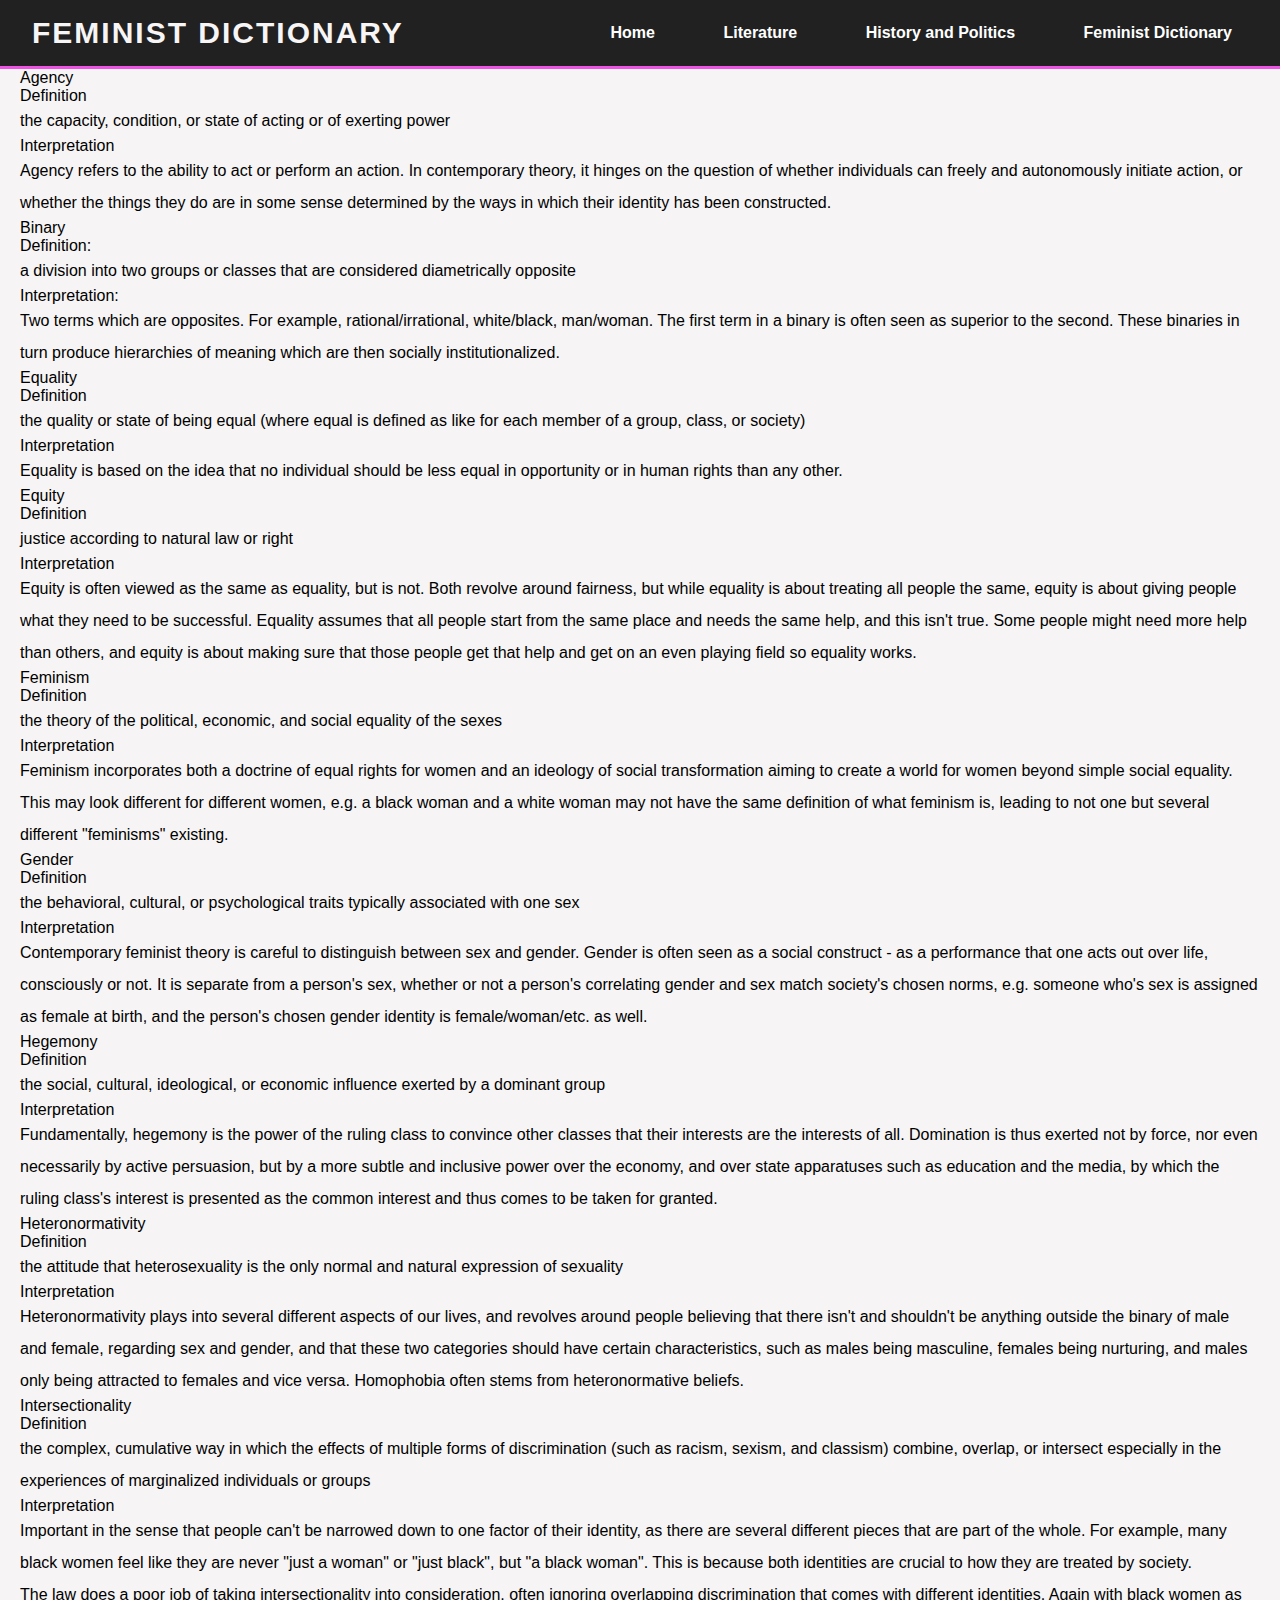
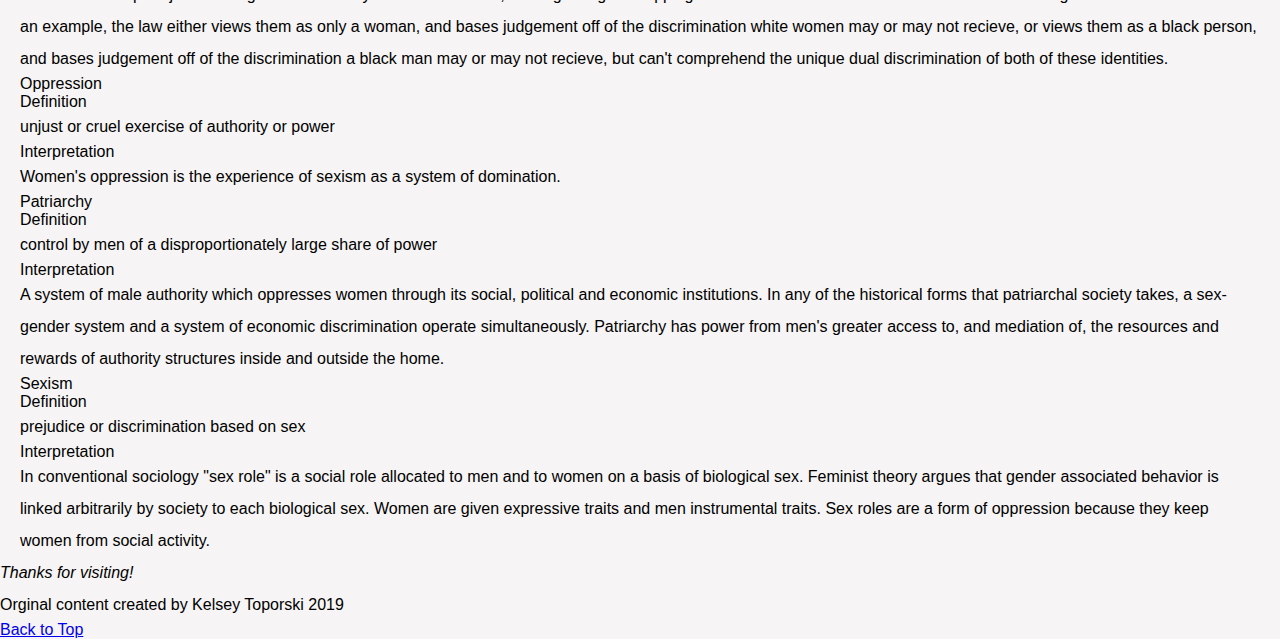
==== femdict.html @ 92d6bdab "Add files via upload" ====
<!DOCTYPE html>
<html lang="en">
<head>
  <meta charset="UTF-8">

  <meta name="viewport" content="width=device-width, initial-scale=1.0">

  <!-- connects to the stylesheets -->
  <link rel="stylesheet" href="css/reset.css">
  <link rel="stylesheet" href="css/style.css">

  <!-- connect to a Google font -->  
  <!-- connect to a Font Aweseom font -->
  <!-- connect to a favicon -->

  <title>Women's Web - Dictionary</title>
</head>

<body>
  <header>
    <nav>
      <div class="container">
        <h1>Feminist Dictionary</h1>
        <!--Words you maybe don't understand but probably want to know-->

       <div class="menu">
         <ul>
           <li><a href="index.html" class="is-active">Home</a></li>
           <li><a href="literature.html">Literature</a></li>
           <li><a href="history.html">History and Politics</a></li>
           <li><a href="femdict.html">Feminist Dictionary</a></li>
         </ul>
        </div>

         <button class="hamburger">
           <span></span>
           <span></span>
           <span></span>
         </button>
      </div>
    </nav>
      <!-- definitions from meriam webster -->
      <!-- interpretations from
            The Dictionary of Feminist Theory - Maggie Humm,
            Key Concepts In Post-Colonial Studies - Ashcroft, Bill, Gareth Griffiths, and Helen Tiffin,
            or myself -->
      <!-- interpretation of equity from https://everydayfeminism.com/2014/09/equality-is-not-enough/ -->

    
    

  </header>

  <main>
  

      <!-- definitions from meriam webster -->
      <!-- interpretations from
            The Dictionary of Feminist Theory - Maggie Humm,
            Key Concepts In Post-Colonial Studies - Ashcroft, Bill, Gareth Griffiths, and Helen Tiffin,
            or myself -->
      <!-- interpretation of equity from https://everydayfeminism.com/2014/09/equality-is-not-enough/ -->

      <dl>
        <dt>Agency</dt>
        <dd>Definition
          <p>
            the capacity, condition, or state of acting or of exerting power
          </p>
        <dd>Interpretation
          <p>
            Agency refers to the ability to act or perform an action. In contemporary theory, it hinges on the question of whether individuals can freely and autonomously initiate action, or whether the things they do are in some sense determined by the ways in which their identity has been constructed.
          </p>

        
        <dt>Binary</dt>
        <dd>Definition:
          <p>
            a division into two groups or classes that are considered diametrically opposite
          </p></dd>
        <dd>Interpretation:
          <p>
            Two terms which are opposites. For example, rational/irrational, white/black, man/woman. The first term in a binary is often seen as superior to the second. These binaries in turn produce hierarchies of meaning which are then socially institutionalized.
          </p></dd>
        
          
        <dt>Equality</dt>
        <dd>Definition
          <p>
            the quality or state of being equal (where equal is defined as like for each member of a group, class, or society)
          </p></dd>
        <dd>Interpretation
          <p>
            Equality is based on the idea that no individual should be less equal in opportunity or in human rights than any other.
          </p></dd>
        
          
        <dt>Equity</dt>
        <dd>Definition
          <p>
            justice according to natural law or right
          </p></dd>
        <dd>Interpretation
          <p>
            Equity is often viewed as the same as equality, but is not. Both revolve around fairness, but while equality is about treating all people the same, equity is about giving people what they need to be successful. Equality assumes that all people start from the same place and needs the same help, and this isn't true. Some people might need more help than others, and equity is about making sure that those people get that help and get on an even playing field so equality works.
          </p></dd>
        
          
        <dt>Feminism</dt>
        <dd>Definition
          <p>
            the theory of the political, economic, and social equality of the sexes
          </p></dd>
        <dd>Interpretation
          <p>
            Feminism incorporates both a doctrine of equal rights for women and an ideology of social transformation aiming to create a world for women beyond simple social equality. This may look different for different women, e.g. a black woman and a white woman may not have the same definition of what feminism is, leading to not one but several different "feminisms" existing.
          </p></dd>
       
          
        <dt>Gender</dt>
        <dd>Definition
          <p>
            the behavioral, cultural, or psychological traits typically associated with one sex
          </p></dd>
        <dd>Interpretation
          <p>
            Contemporary feminist theory is careful to distinguish between sex and gender. Gender is often seen as a social construct - as a performance that one acts out over life, consciously or not. It is separate from a person's sex, whether or not a person's correlating gender and sex match society's chosen norms, e.g. someone who's sex is assigned as female at birth, and the person's chosen gender identity is female/woman/etc. as well.
          </p></dd>
        
          
        <dt>Hegemony</dt>
        <dd>Definition
          <p>
            the social, cultural, ideological, or economic influence exerted by a dominant group
          </p></dd>
        <dd>Interpretation
          <p>
            Fundamentally, hegemony is the power of the ruling class to convince other classes that their interests are the interests of all.  Domination is thus exerted not by force, nor even necessarily by active persuasion, but by a more subtle and inclusive power over the economy, and over state apparatuses such as education and the media, by which the ruling class's interest is presented as the common interest and thus comes to be taken for granted.
          </p></dd>
       
          
        <dt>Heteronormativity</dt>
        <dd>Definition
          <p>
            the attitude that heterosexuality is the only normal and natural expression of sexuality
          </p></dd>
        <dd>Interpretation
          <p>
            Heteronormativity plays into several different aspects of our lives, and revolves around people believing that there isn't and shouldn't be anything outside the binary of male and female, regarding sex and gender, and that these two categories should have certain characteristics, such as males being masculine, females being nurturing, and males only being attracted to females and vice versa. Homophobia often stems from heteronormative beliefs.
          </p></dd>
        
          
        <dt>Intersectionality</dt>
        <dd>Definition
          <p>
            the complex, cumulative way in which the effects of multiple forms of discrimination (such as racism, sexism, and classism) combine, overlap, or intersect especially in the experiences of marginalized individuals or groups
          </p></dd>
        <dd>Interpretation
          <p>
            Important in the sense that people can't be narrowed down to one factor of their identity, as there are several different pieces that are part of the whole. For example, many black women feel like they are never "just a woman" or "just black", but "a black woman". This is because both identities are crucial to how they are treated by society.
          </p>
          <p>
            The law does a poor job of taking intersectionality into consideration, often ignoring overlapping discrimination that comes with different identities. Again with black women as an example, the law either views them as only a woman, and bases judgement off of the discrimination white women may or may not recieve, or views them as a black person, and bases judgement off of the discrimination a black man may or may not recieve, but can't comprehend the unique dual discrimination of both of these identities.
          </p></dd>
           
          
        <dt>Oppression</dt>
        <dd>Definition
          <p>
            unjust or cruel exercise of authority or power
          </p></dd>
        <dd>Interpretation
          <p>
            Women's oppression is the experience of sexism as a system of domination.
          </p></dd>
       
          
        <dt>Patriarchy</dt>
        <dd>Definition
          <p>
            control by men of a disproportionately large share of power
          </p></dd>
        <dd>Interpretation
          <p>
            A system of male authority which oppresses women through its social, political and economic institutions. In any of the historical forms that patriarchal society takes, a sex-gender system and a system of economic discrimination operate simultaneously. Patriarchy has power from men's greater access to, and mediation of, the resources and rewards of authority structures inside and outside the home.
          </p></dd>
             
          
        <dt>Sexism</dt>
        <dd>Definition
          <p>
            prejudice or discrimination based on sex
          </p></dd>
        <dd>Interpretation
          <p>
            In conventional sociology "sex role" is a social role allocated to men and to women on a basis of biological sex. Feminist theory argues that gender associated behavior is linked arbitrarily by society to each biological sex. Women are given expressive traits and men instrumental traits. Sex roles are a form of oppression because they keep women from social activity.
          </p></dd>
      </dl>

    </main>

    <footer>
      <p class="thanks">
        <i class="far fa-grin">Thanks for visiting! </i>
      </p>
      <p>Orginal content created by Kelsey Toporski 2019</p>

      <a href="#top" class="tops">Back to Top</a>
    </footer>


    <script src="main.js/main.js"></script>
</body>
</html>
---- css/style.css ----
:root {
  --light:#e7e0e0 ;
  --dark: #212121;
  --primary:#d815cb;

}
*{
  margin: 0;
  padding: 0; 
  box-sizing: border-box; 
  font-family: Verdana, Geneva, Tahoma, sans-serif;
}
.container{
  max-width: 1280px; 
  top: 0;
  width: 100%;
  margin: 0 auto;
  display:flex;
  align-items: center;
  justify-content: space-between;
}
nav { 
  
  top: 0;
  right: 0;
  left: 0;
  z-index: 95;
  background-color: var(--dark);
  padding: 16px  32px;
  border-bottom: 3px solid #f052e6;
}
li{
  display:inline;
}
.hamburger{
  display: block;
  position: relative;
  z-index: 1;
  
  user-select: none;

  appearance: none;
  border: none;
  outline: none;
  background: none;
  cursor: pointer;
}
.hamburger span{
  display:block ;
  width: 33px;
  height: 4px;
  margin-bottom: 5px;
  position: relative;

  background-color: var(--light);
  border-radius: 6px;
  z-index: 1;

  transform-origin: 0 0;

  transition: 0.4s;
}
.hamburger:hover span:nth-child(2) {
  transform: translateX(10px);
  background-color: var(--primary);

}
.hamburger.is-active span:nth-child(1){
  transform: translate(0px, -2px) rotate(45deg);
}
.hamburger.is-active span:nth-child(2){
  opacity: 0;
  transform: translateX(15px);
}
.hamburger.is-active span:nth-child(3){
  transform: translate(-3px, 3px) rotate(-45deg);
}
.hamburger.is-active:hover span{
  background-color: var(--primary);
}
.menu{
  display: none;
  flex: 1 1 0%;
  justify-content:flex-end ;
  margin: 0 -16px;

}
.menu a {
  color:#fff;
  margin: 0 16px;
  font-weight: 600;
  text-decoration: none;
  transition: 0.4s;
  padding: 8px 16px;
  border-radius: 99px;

}
.menu a.hamburger.is-active, .menu a:hover{
  background-color: var(--primary);

}
@media (min-width: 760px){
  .hamburger{
    display: none;
  }
  .menu{
    display:flex;
    
  }
}
main{
margin: 0  20px;
padding: 0;

}
body{
  margin: 0;
  background: #f6f4f4;
  font-family:sans-serif;
  font-weight: 300;
}

img{
  border: 50px solid var(--primary);
  border-radius: 25px;
  padding: auto;
  margin:auto;
  width: 75%;
}
/* index_img (home page) specific format */
#index_img {
  border: 1px solid var(--primary);
  border-radius:25 px;
  padding: 100px;
  width: 100%;
  margin: auto ;
}
img:nth-child(2n){
  border-style:outset;
}
div:nth-child(2n) img{
  border-style: inset;
  border-color: var(--primary);
  border-width: 5px;
}
img:hover{
  transition: 0.35s ;
  border:groove 11px var(--primary);
  
}

img:nth-child(2n) :hover{
  border:groove 20px
}
h1{
font-size: 30px;
color:rgb(247, 245, 245);
font-weight: 900;
letter-spacing: 2px;
text-transform: uppercase;

}
h2{
  font-size: 25px;
  color:black;
  font-weight: bold;
  
  

}
p{
line-height: 2;
}
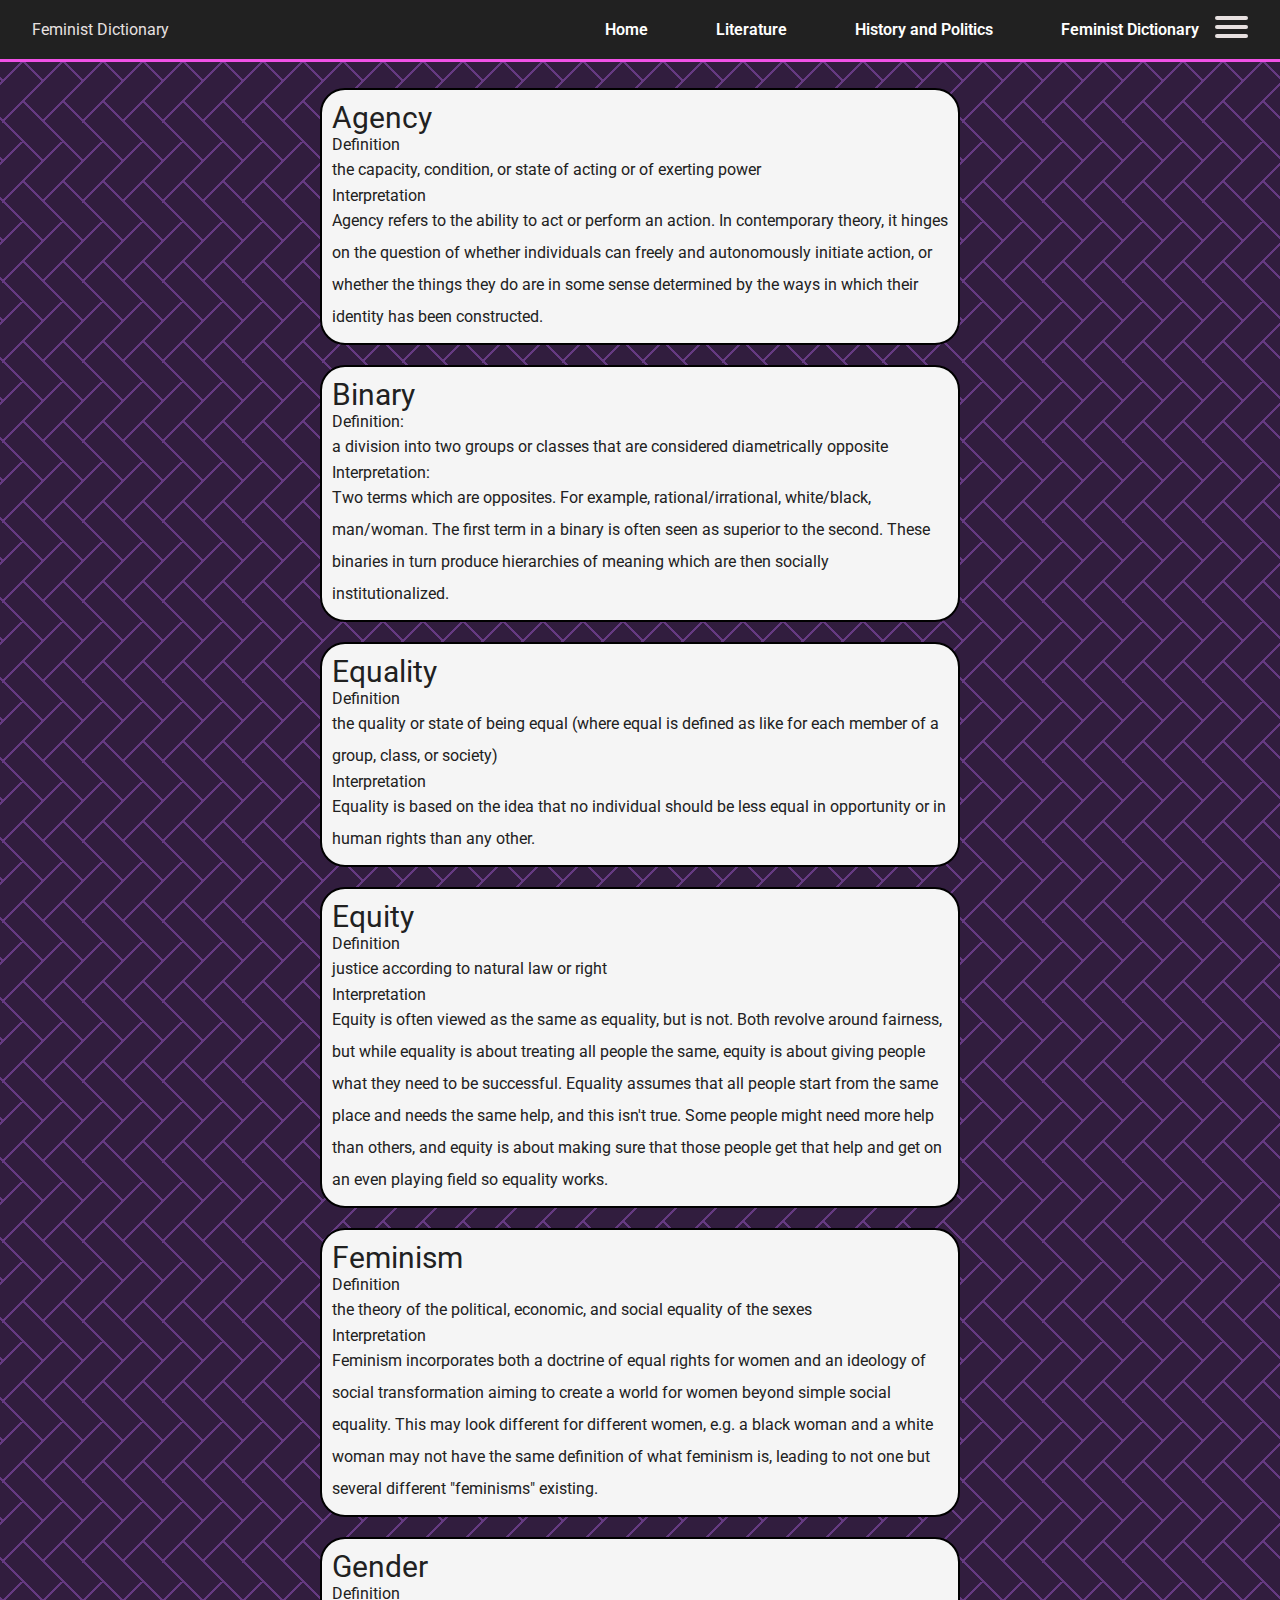
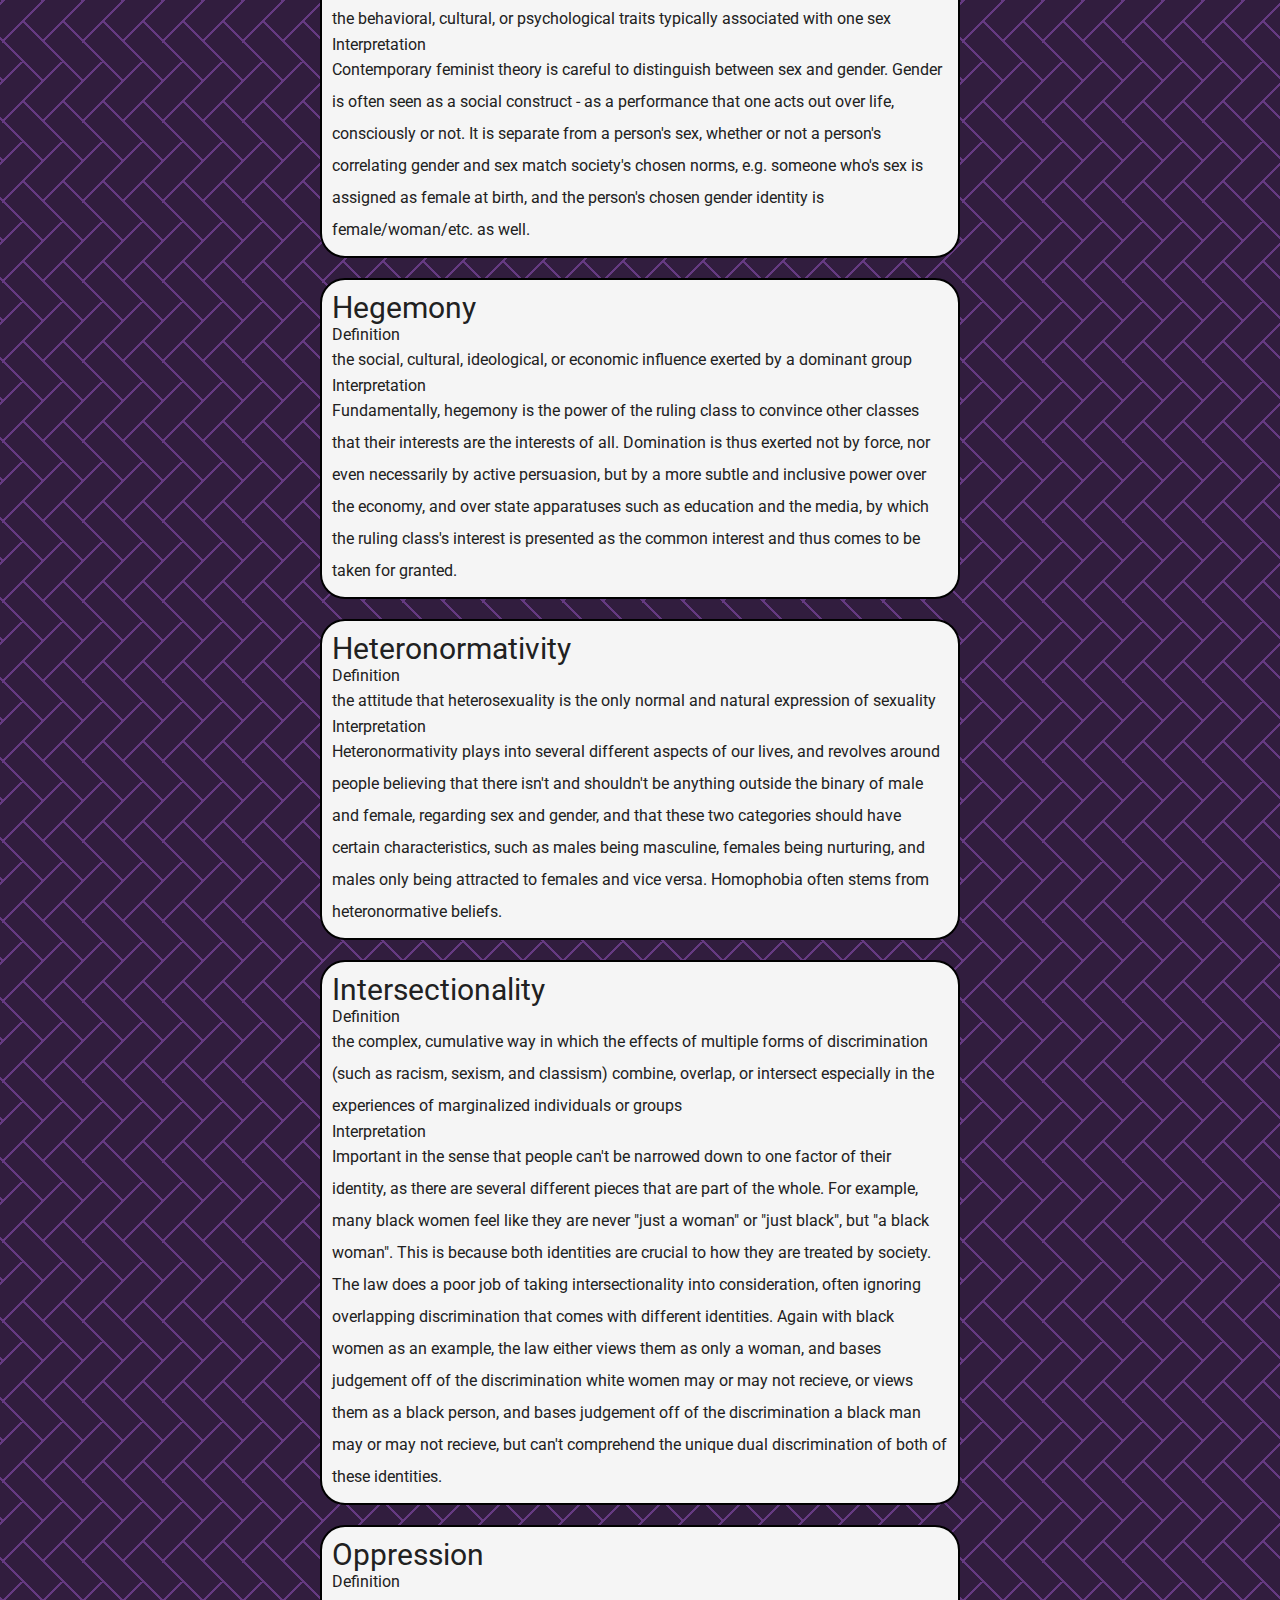
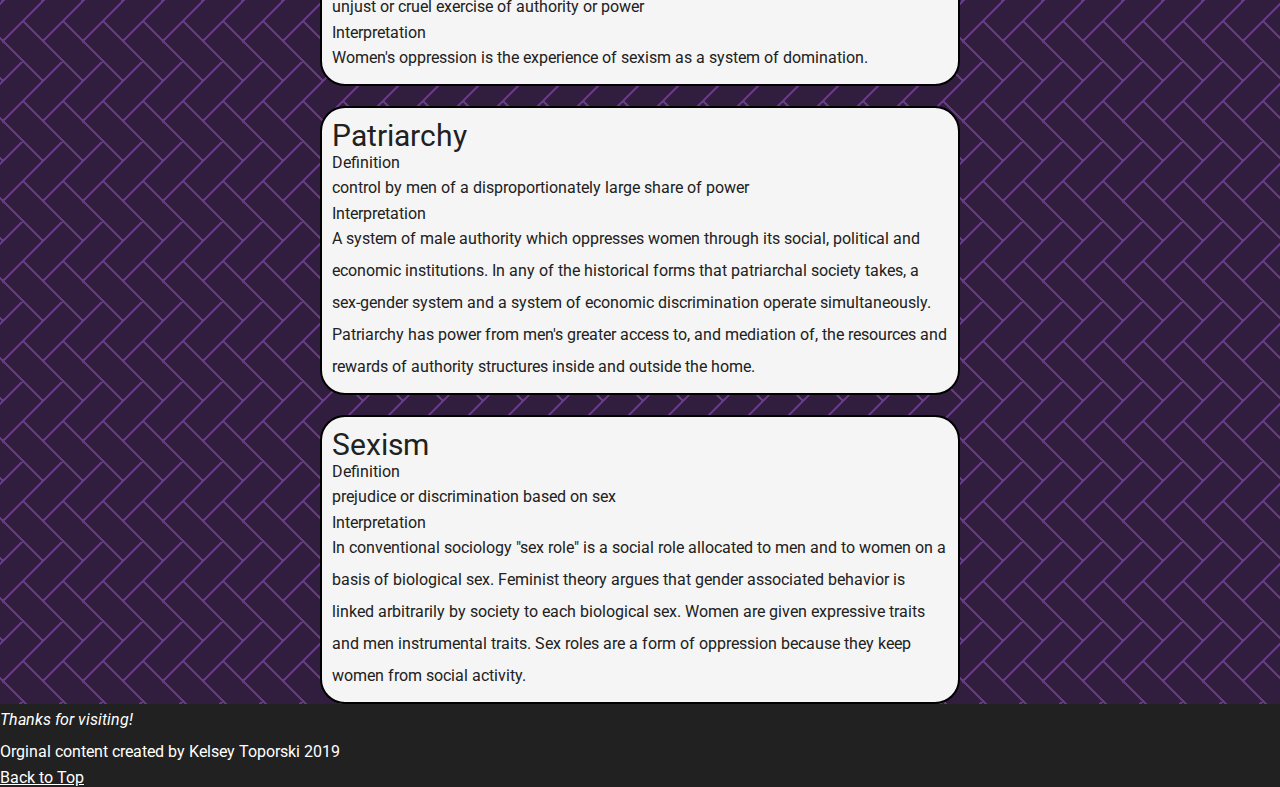
==== commit 6d9103f0: "Add files via upload" ====
--- a/femdict.html
+++ b/femdict.html
@@ -4,19 +4,21 @@
   <meta charset="UTF-8">
 
   <meta name="viewport" content="width=device-width, initial-scale=1.0">
-
-  <!-- connects to the stylesheets -->
+  <link rel="stylesheet" href="https://fonts.googleapis.com/css?family=Roboto">
+  <link rel="icon" href="images/favicon2.png">
+
+
   <link rel="stylesheet" href="css/reset.css">
   <link rel="stylesheet" href="css/style.css">
-
-  <!-- connect to a Google font -->  
+  
   <!-- connect to a Font Aweseom font -->
-  <!-- connect to a favicon -->
+  
 
   <title>Women's Web - Dictionary</title>
 </head>
 
 <body>
+  <a class="skip" href="#main">Skip to Main Content</a>
   <header>
     <nav>
       <div class="container">
@@ -51,155 +53,166 @@
 
   </header>
 
-  <main>
-  
-
-      <!-- definitions from meriam webster -->
-      <!-- interpretations from
-            The Dictionary of Feminist Theory - Maggie Humm,
-            Key Concepts In Post-Colonial Studies - Ashcroft, Bill, Gareth Griffiths, and Helen Tiffin,
-            or myself -->
-      <!-- interpretation of equity from https://everydayfeminism.com/2014/09/equality-is-not-enough/ -->
-
-      <dl>
-        <dt>Agency</dt>
-        <dd>Definition
-          <p>
-            the capacity, condition, or state of acting or of exerting power
-          </p>
-        <dd>Interpretation
-          <p>
-            Agency refers to the ability to act or perform an action. In contemporary theory, it hinges on the question of whether individuals can freely and autonomously initiate action, or whether the things they do are in some sense determined by the ways in which their identity has been constructed.
-          </p>
-
-        
-        <dt>Binary</dt>
-        <dd>Definition:
-          <p>
-            a division into two groups or classes that are considered diametrically opposite
-          </p></dd>
-        <dd>Interpretation:
-          <p>
-            Two terms which are opposites. For example, rational/irrational, white/black, man/woman. The first term in a binary is often seen as superior to the second. These binaries in turn produce hierarchies of meaning which are then socially institutionalized.
-          </p></dd>
-        
-          
-        <dt>Equality</dt>
-        <dd>Definition
-          <p>
-            the quality or state of being equal (where equal is defined as like for each member of a group, class, or society)
-          </p></dd>
-        <dd>Interpretation
-          <p>
-            Equality is based on the idea that no individual should be less equal in opportunity or in human rights than any other.
-          </p></dd>
-        
-          
-        <dt>Equity</dt>
-        <dd>Definition
-          <p>
-            justice according to natural law or right
-          </p></dd>
-        <dd>Interpretation
-          <p>
-            Equity is often viewed as the same as equality, but is not. Both revolve around fairness, but while equality is about treating all people the same, equity is about giving people what they need to be successful. Equality assumes that all people start from the same place and needs the same help, and this isn't true. Some people might need more help than others, and equity is about making sure that those people get that help and get on an even playing field so equality works.
-          </p></dd>
-        
-          
-        <dt>Feminism</dt>
-        <dd>Definition
-          <p>
-            the theory of the political, economic, and social equality of the sexes
-          </p></dd>
-        <dd>Interpretation
-          <p>
-            Feminism incorporates both a doctrine of equal rights for women and an ideology of social transformation aiming to create a world for women beyond simple social equality. This may look different for different women, e.g. a black woman and a white woman may not have the same definition of what feminism is, leading to not one but several different "feminisms" existing.
-          </p></dd>
-       
-          
-        <dt>Gender</dt>
-        <dd>Definition
-          <p>
-            the behavioral, cultural, or psychological traits typically associated with one sex
-          </p></dd>
-        <dd>Interpretation
-          <p>
-            Contemporary feminist theory is careful to distinguish between sex and gender. Gender is often seen as a social construct - as a performance that one acts out over life, consciously or not. It is separate from a person's sex, whether or not a person's correlating gender and sex match society's chosen norms, e.g. someone who's sex is assigned as female at birth, and the person's chosen gender identity is female/woman/etc. as well.
-          </p></dd>
-        
-          
-        <dt>Hegemony</dt>
-        <dd>Definition
-          <p>
-            the social, cultural, ideological, or economic influence exerted by a dominant group
-          </p></dd>
-        <dd>Interpretation
-          <p>
-            Fundamentally, hegemony is the power of the ruling class to convince other classes that their interests are the interests of all.  Domination is thus exerted not by force, nor even necessarily by active persuasion, but by a more subtle and inclusive power over the economy, and over state apparatuses such as education and the media, by which the ruling class's interest is presented as the common interest and thus comes to be taken for granted.
-          </p></dd>
-       
-          
-        <dt>Heteronormativity</dt>
-        <dd>Definition
-          <p>
-            the attitude that heterosexuality is the only normal and natural expression of sexuality
-          </p></dd>
-        <dd>Interpretation
-          <p>
-            Heteronormativity plays into several different aspects of our lives, and revolves around people believing that there isn't and shouldn't be anything outside the binary of male and female, regarding sex and gender, and that these two categories should have certain characteristics, such as males being masculine, females being nurturing, and males only being attracted to females and vice versa. Homophobia often stems from heteronormative beliefs.
-          </p></dd>
-        
-          
-        <dt>Intersectionality</dt>
-        <dd>Definition
-          <p>
-            the complex, cumulative way in which the effects of multiple forms of discrimination (such as racism, sexism, and classism) combine, overlap, or intersect especially in the experiences of marginalized individuals or groups
-          </p></dd>
-        <dd>Interpretation
-          <p>
-            Important in the sense that people can't be narrowed down to one factor of their identity, as there are several different pieces that are part of the whole. For example, many black women feel like they are never "just a woman" or "just black", but "a black woman". This is because both identities are crucial to how they are treated by society.
-          </p>
-          <p>
-            The law does a poor job of taking intersectionality into consideration, often ignoring overlapping discrimination that comes with different identities. Again with black women as an example, the law either views them as only a woman, and bases judgement off of the discrimination white women may or may not recieve, or views them as a black person, and bases judgement off of the discrimination a black man may or may not recieve, but can't comprehend the unique dual discrimination of both of these identities.
-          </p></dd>
-           
-          
-        <dt>Oppression</dt>
-        <dd>Definition
-          <p>
-            unjust or cruel exercise of authority or power
-          </p></dd>
-        <dd>Interpretation
-          <p>
-            Women's oppression is the experience of sexism as a system of domination.
-          </p></dd>
-       
-          
-        <dt>Patriarchy</dt>
-        <dd>Definition
-          <p>
-            control by men of a disproportionately large share of power
-          </p></dd>
-        <dd>Interpretation
-          <p>
-            A system of male authority which oppresses women through its social, political and economic institutions. In any of the historical forms that patriarchal society takes, a sex-gender system and a system of economic discrimination operate simultaneously. Patriarchy has power from men's greater access to, and mediation of, the resources and rewards of authority structures inside and outside the home.
-          </p></dd>
-             
-          
-        <dt>Sexism</dt>
-        <dd>Definition
-          <p>
-            prejudice or discrimination based on sex
-          </p></dd>
-        <dd>Interpretation
-          <p>
-            In conventional sociology "sex role" is a social role allocated to men and to women on a basis of biological sex. Feminist theory argues that gender associated behavior is linked arbitrarily by society to each biological sex. Women are given expressive traits and men instrumental traits. Sex roles are a form of oppression because they keep women from social activity.
-          </p></dd>
-      </dl>
-
+  <main class="main" id = "main">
+    <div class="grid">
+
+        <!-- definitions from meriam webster -->
+        <!-- interpretations from
+              The Dictionary of Feminist Theory - Maggie Humm,
+              Key Concepts In Post-Colonial Studies - Ashcroft, Bill, Gareth Griffiths, and Helen Tiffin,
+              or myself -->
+        <!-- interpretation of equity from https://everydayfeminism.com/2014/09/equality-is-not-enough/ -->
+      <div>
+        <dl>
+          <dt id="definition">Agency</dt>
+          <dd>Definition
+            <p>
+              the capacity, condition, or state of acting or of exerting power
+            </p>
+          <dd>Interpretation
+            <p>
+              Agency refers to the ability to act or perform an action. In contemporary theory, it hinges on the question of whether individuals can freely and autonomously initiate action, or whether the things they do are in some sense determined by the ways in which their identity has been constructed.
+            </p>
+      </div>
+      
+      <div>
+          <dt id="definition">Binary</dt>
+          <dd>Definition:
+            <p>
+              a division into two groups or classes that are considered diametrically opposite
+            </p></dd>
+          <dd>Interpretation:
+            <p>
+              Two terms which are opposites. For example, rational/irrational, white/black, man/woman. The first term in a binary is often seen as superior to the second. These binaries in turn produce hierarchies of meaning which are then socially institutionalized.
+            </p></dd>
+      </div>
+      <div>
+          <dt id="definition">Equality</dt>
+          <dd>Definition
+            <p>
+              the quality or state of being equal (where equal is defined as like for each member of a group, class, or society)
+            </p></dd>
+          <dd>Interpretation
+            <p>
+              Equality is based on the idea that no individual should be less equal in opportunity or in human rights than any other.
+            </p></dd>
+      </div>
+
+      <div>
+          <dt id="definition">Equity</dt>
+          <dd>Definition
+            <p>
+              justice according to natural law or right
+            </p></dd>
+          <dd>Interpretation
+            <p>
+              Equity is often viewed as the same as equality, but is not. Both revolve around fairness, but while equality is about treating all people the same, equity is about giving people what they need to be successful. Equality assumes that all people start from the same place and needs the same help, and this isn't true. Some people might need more help than others, and equity is about making sure that those people get that help and get on an even playing field so equality works.
+            </p></dd>
+      </div>   
+
+      <div>
+          <dt id="definition">Feminism</dt>
+          <dd>Definition
+            <p>
+              the theory of the political, economic, and social equality of the sexes
+            </p></dd>
+          <dd>Interpretation
+            <p>
+              Feminism incorporates both a doctrine of equal rights for women and an ideology of social transformation aiming to create a world for women beyond simple social equality. This may look different for different women, e.g. a black woman and a white woman may not have the same definition of what feminism is, leading to not one but several different "feminisms" existing.
+            </p></dd>
+      </div>   
+
+      <div>
+          <dt id="definition">Gender</dt>
+          <dd>Definition
+            <p>
+              the behavioral, cultural, or psychological traits typically associated with one sex
+            </p></dd>
+          <dd>Interpretation
+            <p>
+              Contemporary feminist theory is careful to distinguish between sex and gender. Gender is often seen as a social construct - as a performance that one acts out over life, consciously or not. It is separate from a person's sex, whether or not a person's correlating gender and sex match society's chosen norms, e.g. someone who's sex is assigned as female at birth, and the person's chosen gender identity is female/woman/etc. as well.
+            </p></dd>
+      </div>
+            
+      <div>
+          <dt id="definition">Hegemony</dt>
+          <dd>Definition
+            <p>
+              the social, cultural, ideological, or economic influence exerted by a dominant group
+            </p></dd>
+          <dd>Interpretation
+            <p>
+              Fundamentally, hegemony is the power of the ruling class to convince other classes that their interests are the interests of all.  Domination is thus exerted not by force, nor even necessarily by active persuasion, but by a more subtle and inclusive power over the economy, and over state apparatuses such as education and the media, by which the ruling class's interest is presented as the common interest and thus comes to be taken for granted.
+            </p></dd>
+      </div> 
+
+      <div>
+          <dt id="definition">Heteronormativity</dt>
+          <dd>Definition
+            <p>
+              the attitude that heterosexuality is the only normal and natural expression of sexuality
+            </p></dd>
+          <dd>Interpretation
+            <p>
+              Heteronormativity plays into several different aspects of our lives, and revolves around people believing that there isn't and shouldn't be anything outside the binary of male and female, regarding sex and gender, and that these two categories should have certain characteristics, such as males being masculine, females being nurturing, and males only being attracted to females and vice versa. Homophobia often stems from heteronormative beliefs.
+            </p></dd>
+      </div>
+            
+      <div>
+          <dt id="definition">Intersectionality</dt>
+          <dd>Definition
+            <p>
+              the complex, cumulative way in which the effects of multiple forms of discrimination (such as racism, sexism, and classism) combine, overlap, or intersect especially in the experiences of marginalized individuals or groups
+            </p></dd>
+          <dd>Interpretation
+            <p>
+              Important in the sense that people can't be narrowed down to one factor of their identity, as there are several different pieces that are part of the whole. For example, many black women feel like they are never "just a woman" or "just black", but "a black woman". This is because both identities are crucial to how they are treated by society.
+            </p>
+            <p>
+              The law does a poor job of taking intersectionality into consideration, often ignoring overlapping discrimination that comes with different identities. Again with black women as an example, the law either views them as only a woman, and bases judgement off of the discrimination white women may or may not recieve, or views them as a black person, and bases judgement off of the discrimination a black man may or may not recieve, but can't comprehend the unique dual discrimination of both of these identities.
+            </p></dd>
+      </div>
+            
+      <div> 
+          <dt id="definition">Oppression</dt>
+          <dd>Definition
+            <p>
+              unjust or cruel exercise of authority or power
+            </p></dd>
+          <dd>Interpretation
+            <p>
+              Women's oppression is the experience of sexism as a system of domination.
+            </p></dd>
+      </div>    
+      
+      <div>
+          <dt id="definition">Patriarchy</dt>
+          <dd>Definition
+            <p>
+              control by men of a disproportionately large share of power
+            </p></dd>
+          <dd>Interpretation
+            <p>
+              A system of male authority which oppresses women through its social, political and economic institutions. In any of the historical forms that patriarchal society takes, a sex-gender system and a system of economic discrimination operate simultaneously. Patriarchy has power from men's greater access to, and mediation of, the resources and rewards of authority structures inside and outside the home.
+            </p></dd>
+      </div>  
+      
+      <div>
+          <dt id="definition">Sexism</dt>
+          <dd>Definition
+            <p>
+              prejudice or discrimination based on sex
+            </p></dd>
+          <dd>Interpretation
+            <p>
+              In conventional sociology "sex role" is a social role allocated to men and to women on a basis of biological sex. Feminist theory argues that gender associated behavior is linked arbitrarily by society to each biological sex. Women are given expressive traits and men instrumental traits. Sex roles are a form of oppression because they keep women from social activity.
+            </p></dd>
+        </dl>
+      </div>
+    </div>
     </main>
 
-    <footer>
+    <footer class="footer">
       <p class="thanks">
         <i class="far fa-grin">Thanks for visiting! </i>
       </p>
--- a/css/style.css
+++ b/css/style.css
@@ -9,10 +9,10 @@
   margin: 0;
   padding: 0; 
   box-sizing: border-box; 
-  font-family: Verdana, Geneva, Tahoma, sans-serif;
+  font-family: Verdana,Roboto, Geneva, Tahoma, sans-serif;
 }
 .container{
-  max-width: 1280px; 
+  max-width: 1280px;
   top: 0;
   width: 100%;
   margin: 0 auto;
@@ -32,7 +32,9 @@
 }
 li{
   display:inline;
-}
+  color: var(--light);
+}
+nav
 .hamburger{
   display: block;
   position: relative;
@@ -110,15 +112,78 @@
   }
 }
 main{
-margin: 0  20px;
+margin: 0  0px;
 padding: 0;
 
-}
+background-image: url(../images/background_pic.gif);
+background-image: fixed;
+
+
+}
+a.skip{
+  background: white;
+  padding: 6px;
+  -webkit-transition: top 1s ease-out;
+  transition: left 1s ease-out;
+  z-index: 1;
+  position: absolute ;
+  top: -200px; 
+  left: -400px; 
+}
+a.skip:focus{
+  top: 20px;
+  left: 0px;
+}
+a.skip {
+      -webkit-transition: initial; 
+      transition: initial; 
+    }
 body{
   margin: 0;
   background: #f6f4f4;
   font-family:sans-serif;
   font-weight: 300;
+  color: var(--light);
+}
+
+.grid{
+    display: inline-grid;
+    width: 50%;
+    margin-top: 2vw;
+    margin-left: 25vw;
+    border-radius: 25px;
+    justify-content: space-between;
+   
+    grid-template-columns: 1fr ;
+    column-gap: 50px ;
+    row-gap: 20px;
+    
+}
+.grid h2 {
+  color:#212121;
+}
+.grid li{
+  color:#212121;
+}
+.grid p {
+  color:#212121;
+}
+.grid div{
+ 
+  border: solid 2px black;
+  color: #212121;
+  border-radius: 25px  ;
+  background-color: rgb(245,245,245) ;
+  padding: 10px 10px 10px 10px ;  
+
+}
+
+.grid img{
+  
+  width: 90%;
+  margin: auto ;
+  display: block;
+
 }
 
 img{
@@ -128,13 +193,13 @@
   margin:auto;
   width: 75%;
 }
-/* index_img (home page) specific format */
+
 #index_img {
   border: 1px solid var(--primary);
   border-radius:25 px;
-  padding: 100px;
+  padding: 0px;
   width: 100%;
-  margin: auto ;
+  margin-top: 5px  ;
 }
 img:nth-child(2n){
   border-style:outset;
@@ -149,9 +214,23 @@
   border:groove 11px var(--primary);
   
 }
-
 img:nth-child(2n) :hover{
   border:groove 20px
+}
+
+#definition{
+  font-size: 30px;
+}
+.footer{
+  
+  background-color: #212121;
+}
+.footer p {
+color: #fff;
+}
+.footer a{
+  color: #fff;
+}
 }
 h1{
 font-size: 30px;
@@ -163,12 +242,10 @@
 }
 h2{
   font-size: 25px;
-  color:black;
+  color:var(--light);
   font-weight: bold;
-  
-  
-
 }
 p{
-line-height: 2;
-}
+  color: var(--light);
+  line-height: 2;
+}
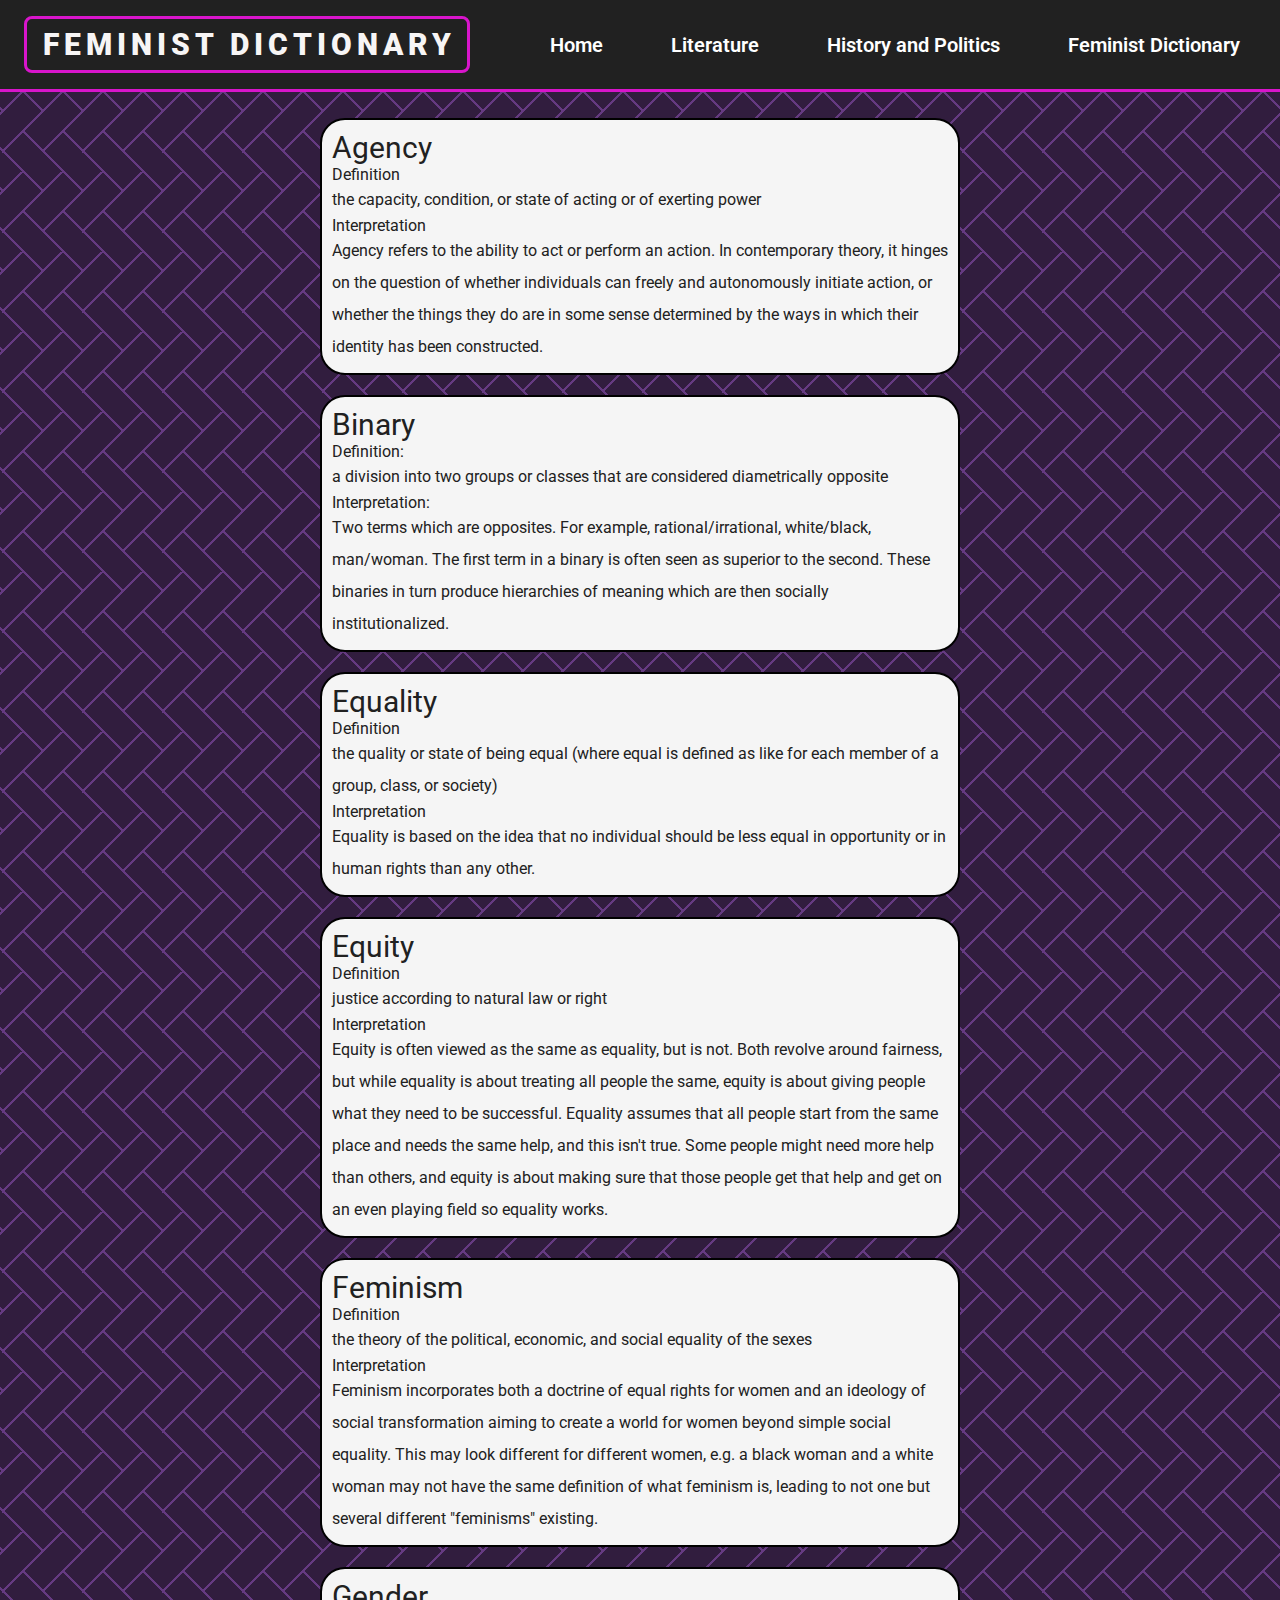
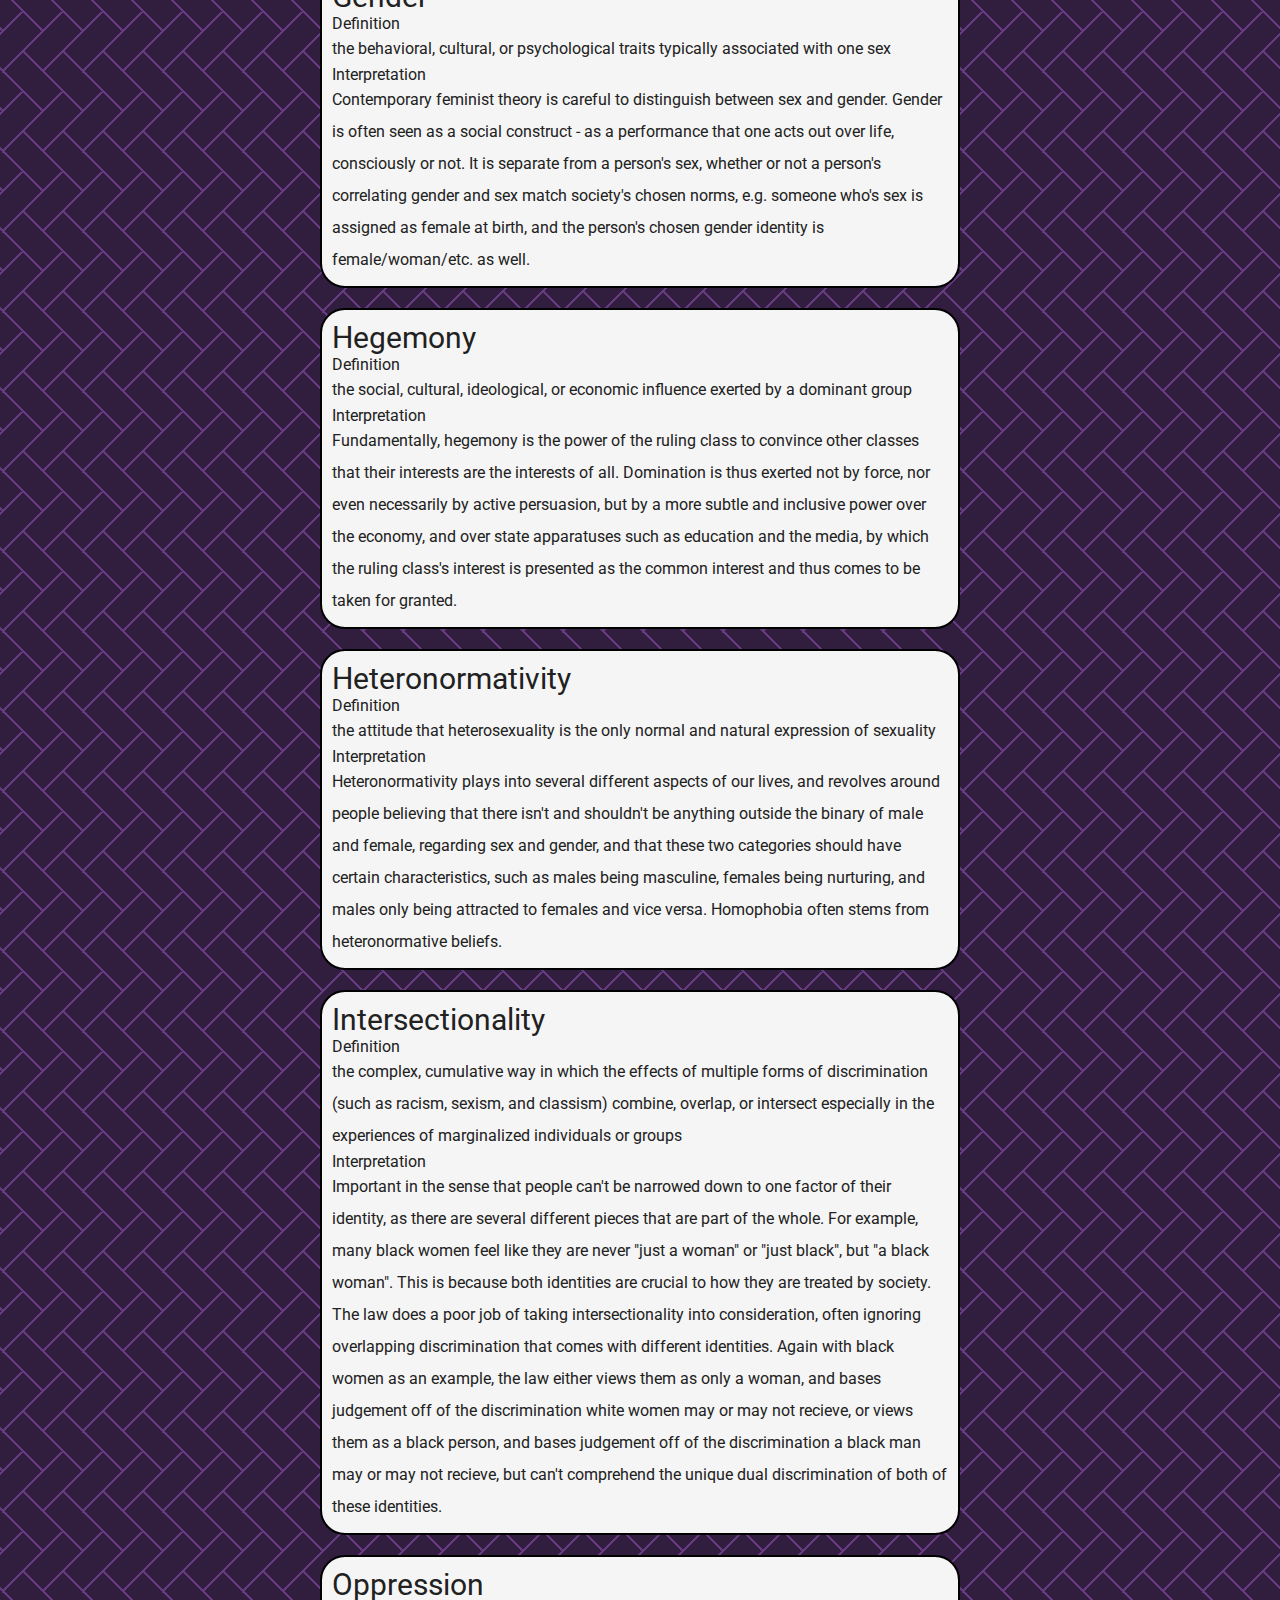
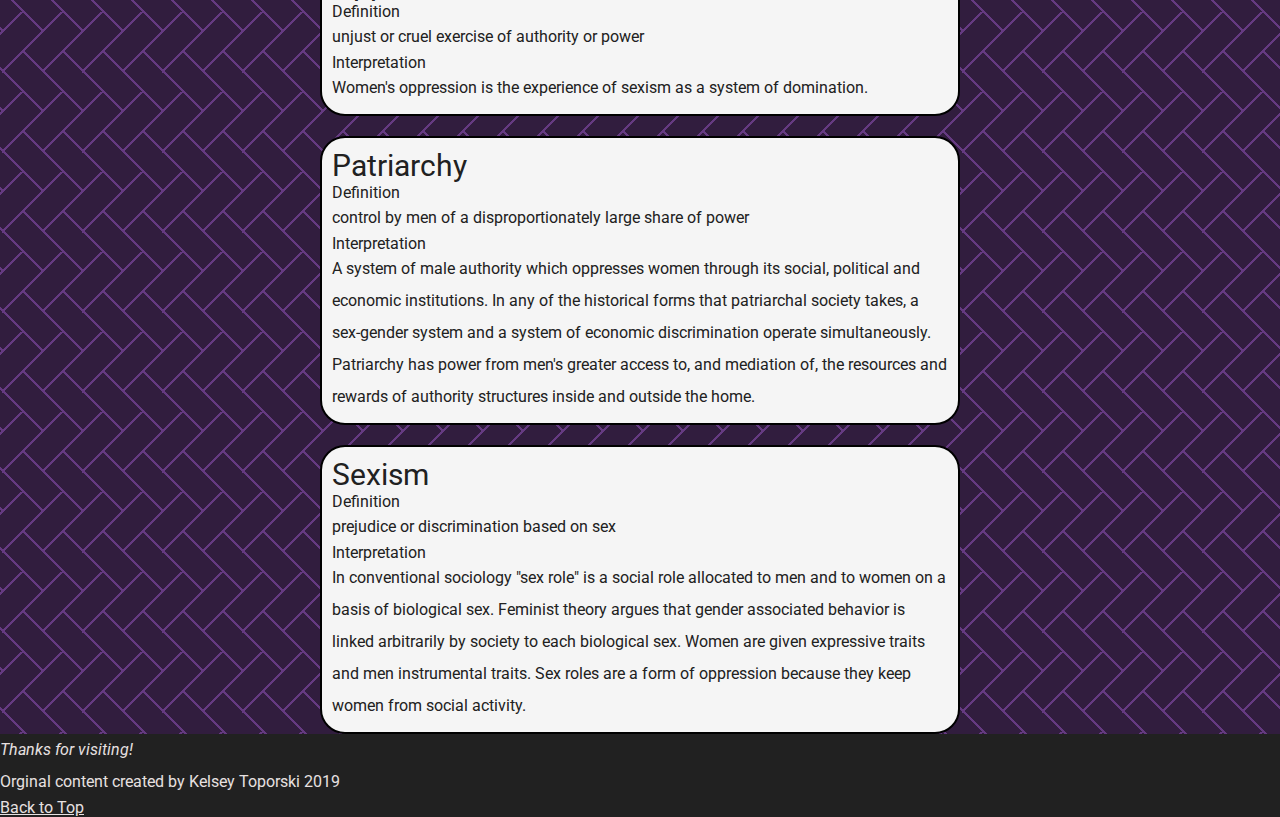
==== commit 7bb77c36: "Add files via upload" ====
--- a/femdict.html
+++ b/femdict.html
@@ -1,56 +1,48 @@
 <!DOCTYPE html>
 <html lang="en">
 <head>
-  <meta charset="UTF-8">
-
-  <meta name="viewport" content="width=device-width, initial-scale=1.0">
-  <link rel="stylesheet" href="https://fonts.googleapis.com/css?family=Roboto">
-  <link rel="icon" href="images/favicon2.png">
-
-
-  <link rel="stylesheet" href="css/reset.css">
-  <link rel="stylesheet" href="css/style.css">
-  
-  <!-- connect to a Font Aweseom font -->
-  
+  <head>
+    <meta charset="UTF-8">
+    <meta name="viewport" content="width=device-width, initial-scale=1.0">
+
+    <link rel="stylesheet" href="https://fonts.googleapis.com/css?family=Roboto">
+    <link href="https://fonts.googleapis.com/css2?family=Material+Icons" rel="stylesheet">  
+    <link rel="icon" href="images/favicon2.png">
+    <link rel="stylesheet" href="css/reset.css">
+    <link rel="stylesheet" href="css/style.css">
 
   <title>Women's Web - Dictionary</title>
 </head>
 
 <body>
   <a class="skip" href="#main">Skip to Main Content</a>
+
   <header>
-    <nav>
-      <div class="container">
-        <h1>Feminist Dictionary</h1>
-        <!--Words you maybe don't understand but probably want to know-->
-
-       <div class="menu">
-         <ul>
-           <li><a href="index.html" class="is-active">Home</a></li>
-           <li><a href="literature.html">Literature</a></li>
-           <li><a href="history.html">History and Politics</a></li>
-           <li><a href="femdict.html">Feminist Dictionary</a></li>
-         </ul>
-        </div>
-
-         <button class="hamburger">
-           <span></span>
-           <span></span>
-           <span></span>
-         </button>
-      </div>
-    </nav>
-      <!-- definitions from meriam webster -->
-      <!-- interpretations from
-            The Dictionary of Feminist Theory - Maggie Humm,
-            Key Concepts In Post-Colonial Studies - Ashcroft, Bill, Gareth Griffiths, and Helen Tiffin,
-            or myself -->
-      <!-- interpretation of equity from https://everydayfeminism.com/2014/09/equality-is-not-enough/ -->
-
-    
-    
-
+
+      <nav>
+         <h1> Feminist Dictionary </h1>
+
+         <div class="menu">
+           <ul>
+             <li><a href="index.html" class="is-active">Home</a></li>
+             <li><a href="literature.html">Literature</a></li>
+             <li><a href="history.html">History and Politics</a></li>
+             <li><a href="femdict.html">Feminist Dictionary</a></li>
+           </ul>
+          </div>
+
+
+           <button class="hamburger">
+             <span class="material-icons">menu</span>
+           </button>
+      </nav>
+
+      <div class="mobile-menu">
+          <a href="index.html">Home</a>
+          <a href="literature.html">Literature</a>
+          <a href="history.html">History and Politics</a>
+          <a href="femdict.html">Feminist Dictionary</a>
+      </div>
   </header>
 
   <main class="main" id = "main">
--- a/css/style.css
+++ b/css/style.css
@@ -7,88 +7,55 @@
 }
 *{
   margin: 0;
-  padding: 0; 
-  box-sizing: border-box; 
-  font-family: Verdana,Roboto, Geneva, Tahoma, sans-serif;
-}
-.container{
-  max-width: 1280px;
-  top: 0;
-  width: 100%;
-  margin: 0 auto;
-  display:flex;
+  padding: 0;
+  box-sizing: border-box;
+  font-family: Roboto, Verdana, Geneva, Tahoma, sans-serif;
+}
+body{
+  margin: 0;
+  background: #f6f4f4;
+  font-family:sans-serif;
+  font-weight: 300;
+  color: var(--light);
+}
+nav {
+  position: relative; /*           */
+  z-index: 99;
+  display: flex;
+  justify-content: space-between;
   align-items: center;
-  justify-content: space-between;
-}
-nav { 
-  
-  top: 0;
-  right: 0;
-  left: 0;
-  z-index: 95;
   background-color: var(--dark);
-  padding: 16px  32px;
-  border-bottom: 3px solid #f052e6;
-}
-li{
-  display:inline;
-  color: var(--light);
-}
-nav
-.hamburger{
-  display: block;
-  position: relative;
-  z-index: 1;
-  
-  user-select: none;
-
-  appearance: none;
-  border: none;
-  outline: none;
-  background: none;
-  cursor: pointer;
-}
-.hamburger span{
-  display:block ;
-  width: 33px;
-  height: 4px;
-  margin-bottom: 5px;
-  position: relative;
-
-  background-color: var(--light);
-  border-radius: 6px;
-  z-index: 1;
-
-  transform-origin: 0 0;
-
-  transition: 0.4s;
-}
-.hamburger:hover span:nth-child(2) {
-  transform: translateX(10px);
-  background-color: var(--primary);
-
-}
-.hamburger.is-active span:nth-child(1){
-  transform: translate(0px, -2px) rotate(45deg);
-}
-.hamburger.is-active span:nth-child(2){
-  opacity: 0;
-  transform: translateX(15px);
-}
-.hamburger.is-active span:nth-child(3){
-  transform: translate(-3px, 3px) rotate(-45deg);
-}
-.hamburger.is-active:hover span{
-  background-color: var(--primary);
+  color: var(--light);
+  padding: 1rem 1.5rem;
+  border-bottom: 3px solid var(--primary);
+}
+nav h1{
+  letter-spacing: 5px ;
+  padding: 0.5rem 1rem ;
+  padding-right: calc(1rem - 5px);
+  border: 3px solid var(--primary);
+  border-radius: 8px;
+  transition: 0.3s;
+}
+nav h1:hover{
+color: var(--primary);
 }
 .menu{
+  /* display: none;
+  align-items: center;
+  margin: 0 -1rem; */
   display: none;
   flex: 1 1 0%;
   justify-content:flex-end ;
   margin: 0 -16px;
-
 }
 .menu a {
+  /* margin: 0 1rem;
+  color: var(--light);
+  text-decoration: none;
+  transition: 0.3s; */
+   font-size:1.25rem ; 
+
   color:#fff;
   margin: 0 16px;
   font-weight: 600;
@@ -96,20 +63,73 @@
   transition: 0.4s;
   padding: 8px 16px;
   border-radius: 99px;
-
-}
+}
+/* .menu a:hover {
+  color: var(--primary);
+} */
 .menu a.hamburger.is-active, .menu a:hover{
   background-color: var(--primary);
-
-}
-@media (min-width: 760px){
-  .hamburger{
-    display: none;
-  }
-  .menu{
-    display:flex;
-    
-  }
+}
+.hamburger{
+  appearance: none;
+  outline:none;
+  border: none;
+  background: none;
+  cursor: pointer;
+
+  display: block;
+  width: 2rem;
+  height: 2rem;
+}
+.hamburger span{
+  color:var(--light);
+  font-size: 2rem;
+}
+.mobile-menu{
+  position:fixed;
+  top: 0;
+  left: 0;
+  width: 100%;
+  height: 100%;
+  z-index: 98;
+
+  padding-top: 6rem;
+  opacity: 0;
+  transform: translateY(-100%);
+  background-color: var(--dark);
+  color:var(--light);
+  transition: 0.3s;
+}
+.mobile-menu.is-open{
+  opacity: 1;
+  transform:translateY(0);
+}
+.mobile-menu a{
+display: block;
+padding: 1rem ;
+color: var(--light);
+text-align: center;
+text-decoration: none;
+font-size: 1.4rem;
+transition: 0.3s;
+}
+.mobile-menu a:hover{
+  color: var(--primary);
+  background-color: var(--light);
+}
+@media(min-width: 768px){
+ .mobile-menu, .hamburger{
+    display:none;
+ }
+ .menu{
+    display: flex;
+ }
+}
+
+
+li{
+  display:inline;
+  color: var(--light);
 }
 main{
 margin: 0  0px;
@@ -117,9 +137,10 @@
 
 background-image: url(../images/background_pic.gif);
 background-image: fixed;
-
-
-}
+}
+
+
+
 a.skip{
   background: white;
   padding: 6px;
@@ -138,13 +159,7 @@
       -webkit-transition: initial; 
       transition: initial; 
     }
-body{
-  margin: 0;
-  background: #f6f4f4;
-  font-family:sans-serif;
-  font-weight: 300;
-  color: var(--light);
-}
+
 
 .grid{
     display: inline-grid;
@@ -156,8 +171,7 @@
    
     grid-template-columns: 1fr ;
     column-gap: 50px ;
-    row-gap: 20px;
-    
+    row-gap: 20px; 
 }
 .grid h2 {
   color:#212121;
@@ -175,16 +189,14 @@
   border-radius: 25px  ;
   background-color: rgb(245,245,245) ;
   padding: 10px 10px 10px 10px ;  
-
-}
-
+}
 .grid img{
   
   width: 90%;
   margin: auto ;
   display: block;
-
-}
+}
+
 
 img{
   border: 50px solid var(--primary);
@@ -193,7 +205,6 @@
   margin:auto;
   width: 75%;
 }
-
 #index_img {
   border: 1px solid var(--primary);
   border-radius:25 px;
@@ -212,7 +223,6 @@
 img:hover{
   transition: 0.35s ;
   border:groove 11px var(--primary);
-  
 }
 img:nth-child(2n) :hover{
   border:groove 20px
@@ -221,17 +231,21 @@
 #definition{
   font-size: 30px;
 }
+
+/* #disclaimer{
+  color: var(--light)
+} */
 .footer{
   
-  background-color: #212121;
+  background-color: var(--dark);
 }
 .footer p {
-color: #fff;
+color: var(--light);
 }
 .footer a{
-  color: #fff;
-}
-}
+  color: var(--light);
+}
+
 h1{
 font-size: 30px;
 color:rgb(247, 245, 245);
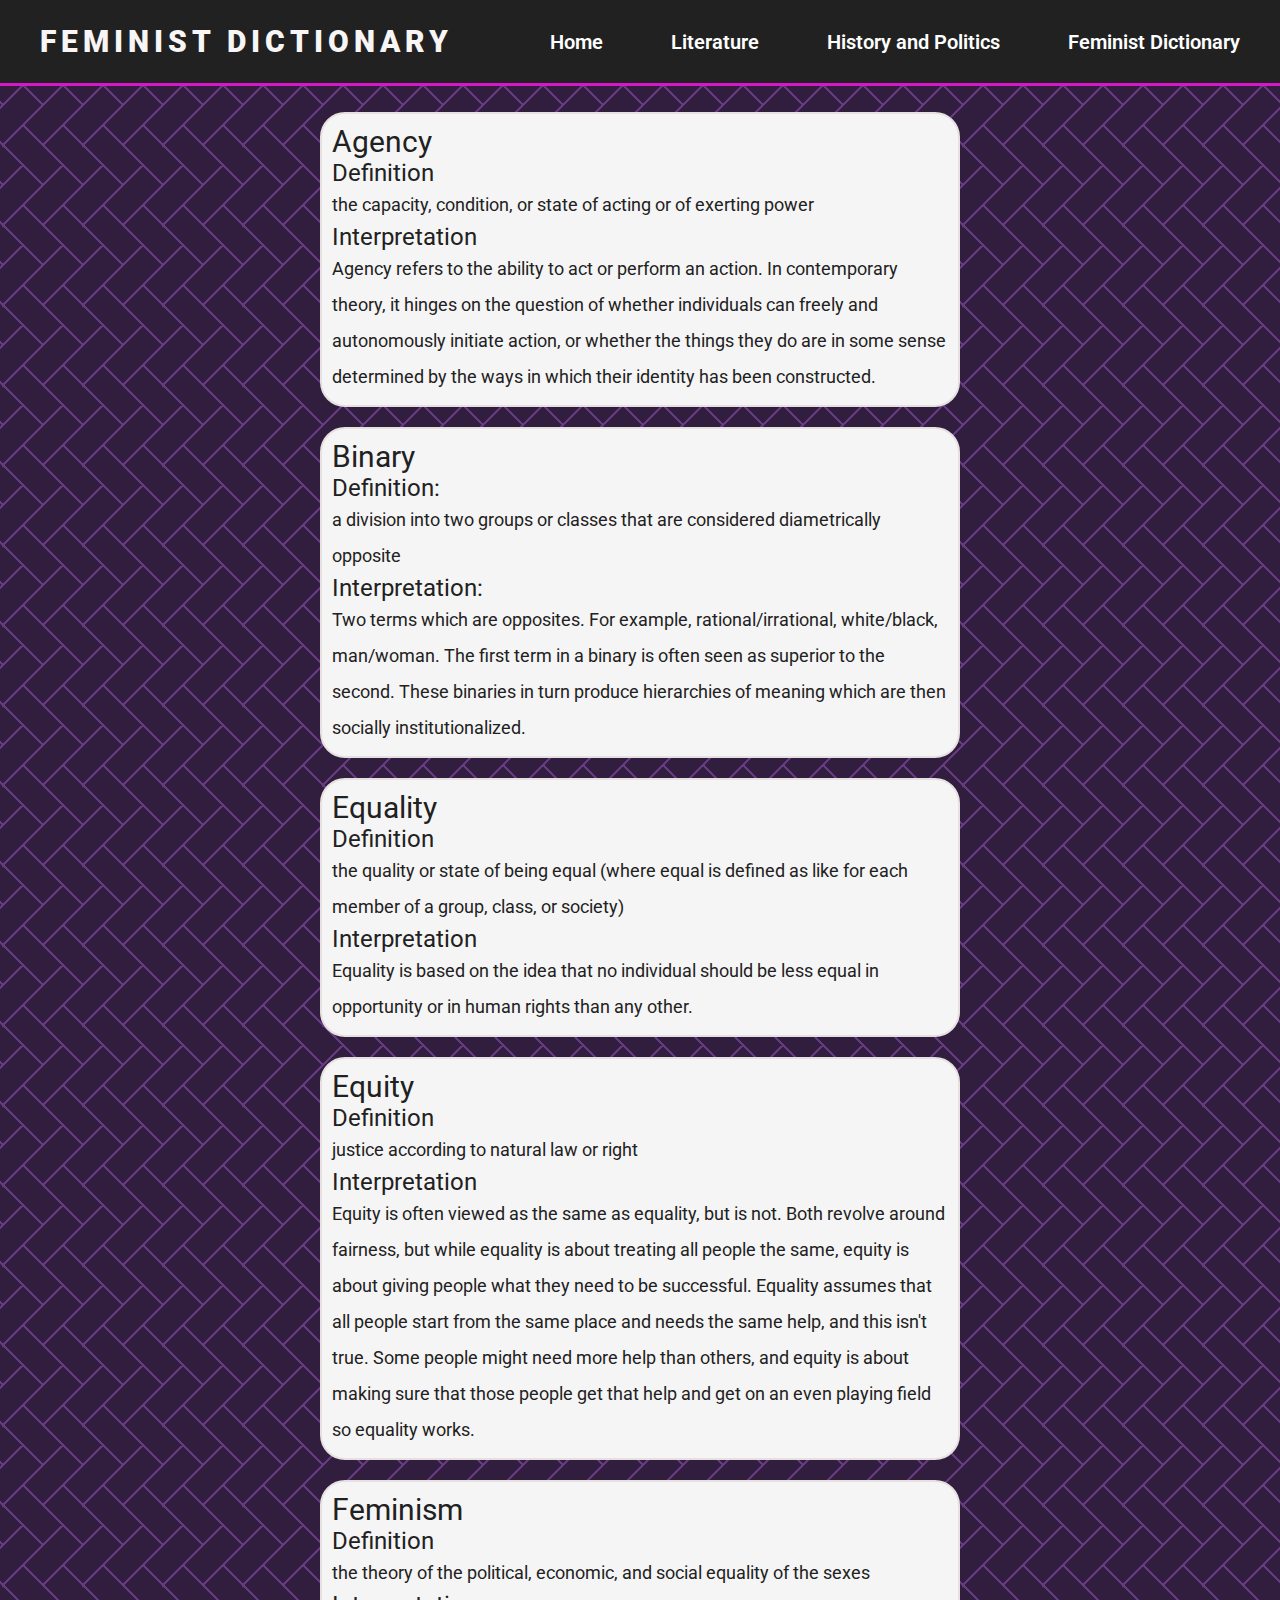
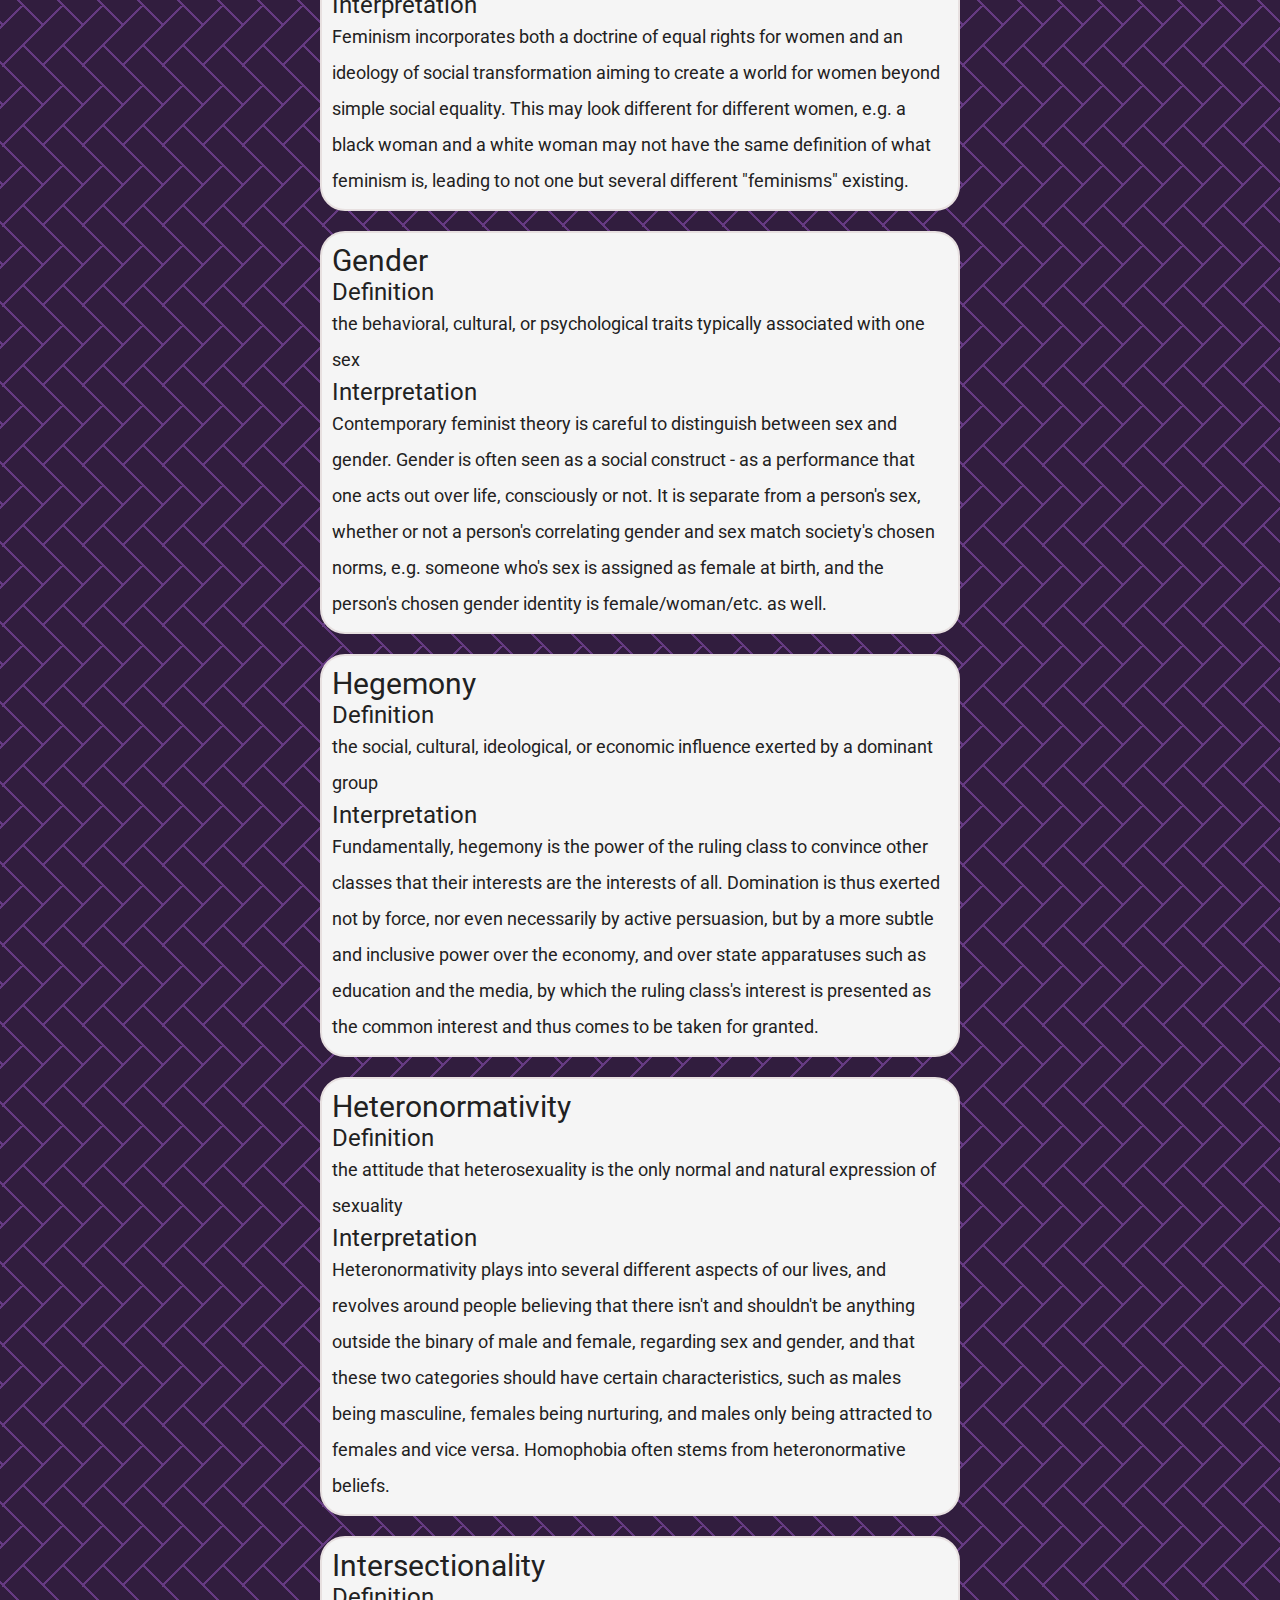
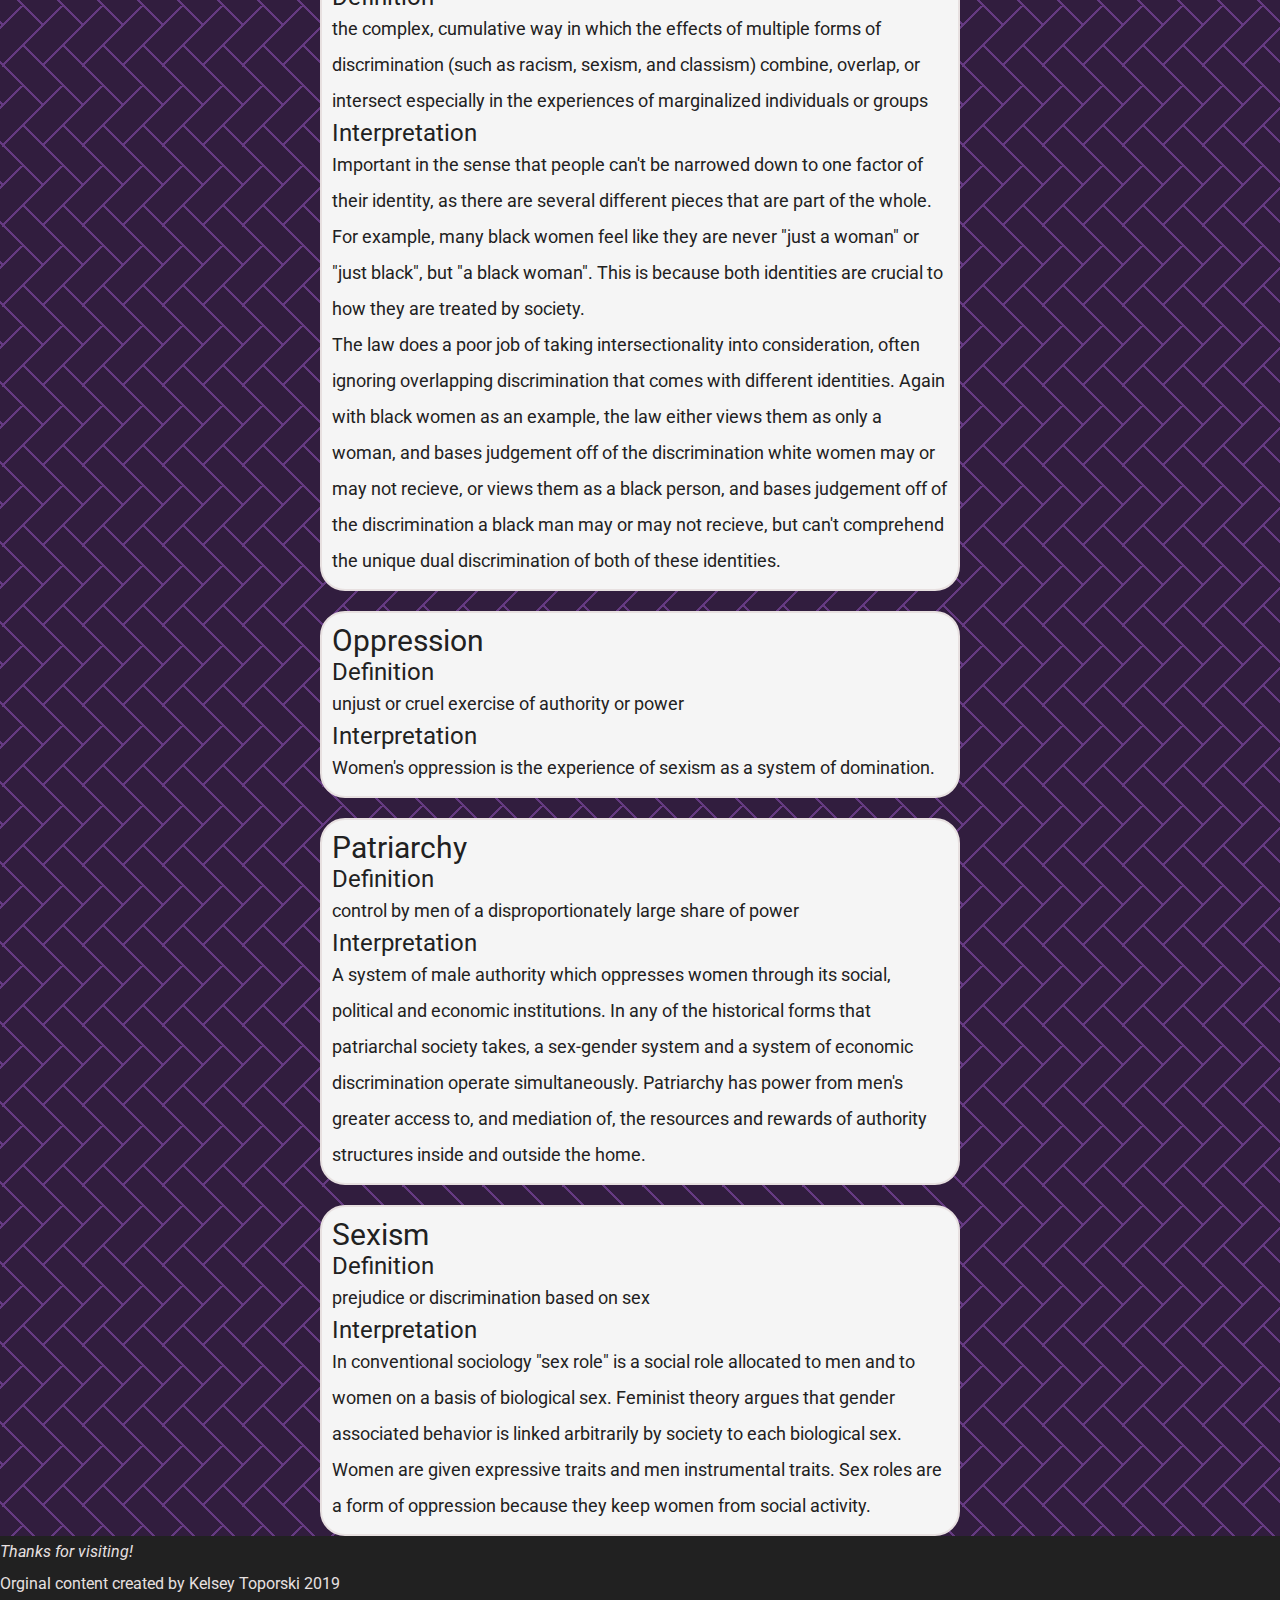
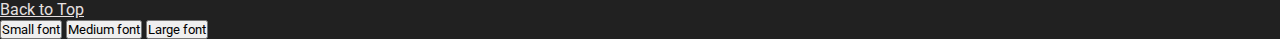
==== commit b6b54f5c: "Add files via upload" ====
--- a/femdict.html
+++ b/femdict.html
@@ -211,6 +211,13 @@
       <p>Orginal content created by Kelsey Toporski 2019</p>
 
       <a href="#top" class="tops">Back to Top</a>
+
+
+      <section class="font_button">
+        <button id="small" onclick = "small()">Small font</button>
+        <button id= "medium" onclick = "medium()">Medium font</button>
+        <button id="large" onclick = "large()">Large font</button>
+      </section>
     </footer>
 
 
--- a/css/style.css
+++ b/css/style.css
@@ -3,6 +3,12 @@
   --light:#e7e0e0 ;
   --dark: #212121;
   --primary:#d815cb;
+  --speed: 2500ms;
+  --angle: 90deg;
+  --gradX: 100%;
+  --gradY: 50%;
+  --c1: rgb(255, 0, 204);
+  --c2: rgba(168, 239, 255, 0.1);
 
 }
 *{
@@ -14,7 +20,7 @@
 body{
   margin: 0;
   background: #f6f4f4;
-  font-family:sans-serif;
+  font-family:Roboto,sans-serif;
   font-weight: 300;
   color: var(--light);
 }
@@ -33,7 +39,7 @@
   letter-spacing: 5px ;
   padding: 0.5rem 1rem ;
   padding-right: calc(1rem - 5px);
-  border: 3px solid var(--primary);
+  /* border: 3px solid var(--primary); */
   border-radius: 8px;
   transition: 0.3s;
 }
@@ -54,7 +60,7 @@
   color: var(--light);
   text-decoration: none;
   transition: 0.3s; */
-   font-size:1.25rem ; 
+   font-size:1.25rem ;
 
   color:#fff;
   margin: 0 16px;
@@ -117,7 +123,7 @@
   color: var(--primary);
   background-color: var(--light);
 }
-@media(min-width: 768px){
+@media(min-width: 768px){      /* mobile view      */
  .mobile-menu, .hamburger{
     display:none;
  }
@@ -126,7 +132,27 @@
  }
 }
 
-
+@media(min-width: 800px){   /* tablet view      */
+  .mobile-menu, .hamburger{
+     display:none;
+  }
+  .menu{
+     display: flex;
+  }
+ }
+
+
+ li i{
+  display: grid;
+  grid-template-columns: auto auto  ;
+  justify-content: center;
+  justify-items: center;
+
+  margin-right: 10px;
+  margin-left: 0px;
+
+
+}
 li{
   display:inline;
   color: var(--light);
@@ -138,8 +164,6 @@
 background-image: url(../images/background_pic.gif);
 background-image: fixed;
 }
-
-
 
 a.skip{
   background: white;
@@ -148,16 +172,16 @@
   transition: left 1s ease-out;
   z-index: 1;
   position: absolute ;
-  top: -200px; 
-  left: -400px; 
+  top: -200px;
+  left: -400px;
 }
 a.skip:focus{
   top: 20px;
   left: 0px;
 }
 a.skip {
-      -webkit-transition: initial; 
-      transition: initial; 
+      -webkit-transition: initial;
+      transition: initial;
     }
 
 
@@ -168,30 +192,39 @@
     margin-left: 25vw;
     border-radius: 25px;
     justify-content: space-between;
-   
+
     grid-template-columns: 1fr ;
     column-gap: 50px ;
-    row-gap: 20px; 
+    row-gap: 20px;
 }
 .grid h2 {
-  color:#212121;
+  color: var(--dark);
 }
 .grid li{
-  color:#212121;
+  color:var(--dark);
+  font-family: Roboto, Verdana, Geneva, Tahoma, sans-serif;
+  font-size: large;
+
 }
 .grid p {
-  color:#212121;
+  color: var(--dark);
+  line-height: 2;
+  font-family: Roboto, Verdana, Geneva, Tahoma, sans-serif;
+  font-size: large;
 }
 .grid div{
- 
-  border: solid 2px black;
-  color: #212121;
+  border: solid 2px var(--light);
+  color: var(--dark);
   border-radius: 25px  ;
   background-color: rgb(245,245,245) ;
-  padding: 10px 10px 10px 10px ;  
+  padding: 10px 10px 10px 10px ;
+
+  font-family: Roboto, Verdana, Geneva, Tahoma, sans-serif;
+  font-size: x-large;
+  font-weight: bolder;
 }
 .grid img{
-  
+
   width: 90%;
   margin: auto ;
   display: block;
@@ -199,8 +232,8 @@
 
 
 img{
-  border: 50px solid var(--primary);
-  border-radius: 25px;
+  border: 5px solid var(--primary);
+  border-radius: 8px;
   padding: auto;
   margin:auto;
   width: 75%;
@@ -213,7 +246,7 @@
   margin-top: 5px  ;
 }
 img:nth-child(2n){
-  border-style:outset;
+  border-style:inset;
 }
 div:nth-child(2n) img{
   border-style: inset;
@@ -222,12 +255,16 @@
 }
 img:hover{
   transition: 0.35s ;
-  border:groove 11px var(--primary);
+  border:outset 6px var(--primary);
 }
 img:nth-child(2n) :hover{
-  border:groove 20px
-}
-
+  border:inset 20px
+}
+
+#about{
+  font-weight: bolder;
+  font-size: x-large ;
+}
 #definition{
   font-size: 30px;
 }
@@ -263,3 +300,78 @@
   color: var(--light);
   line-height: 2;
 }
+#name{
+  margin-top:5px ;
+  margin-bottom:8px ;
+  text-align: center;
+
+  font-weight: bolder;
+  font-size: 30px;
+}
+
+
+/*-----------------------------------------------------------------------*/
+* {
+  box-sizing: border-box;
+}
+
+@property --angle {
+  syntax: '<angle>';
+  initial-value: 90deg;
+  inherits: true;
+}
+
+@property --gradX {
+  syntax: '<percentage>';
+  initial-value: 50%;
+  inherits: true;
+}
+
+@property --gradY {
+  syntax: '<percentage>';
+  initial-value: 0%;
+  inherits: true;
+}
+.wrapper {
+  min-width: min(1rem, 0%);
+}
+
+.box {
+  font-size: 3vw;
+  margin: max(1rem, 3vw);
+  border: 0.20rem solid;
+  padding: 1.5vw;
+  border-image: conic-gradient(from var(--angle), var(--c2), var(--c1) 0.1turn, var(--c1) 0.15turn, var(--c2) 0.25turn) 30;
+  animation: borderRotate var(--speed) linear infinite forwards;
+}
+
+
+
+@keyframes borderRotate {
+  100% {
+    --angle: 420deg;
+  }
+}
+
+@keyframes borderRadial{
+  20% {
+    --gradX: 100%;
+    --gradY: 50%;
+  }
+  40% {
+    --gradX: 100%;
+    --gradY: 100%;
+  }
+  60% {
+    --gradX: 50%;
+    --gradY: 100%;
+  }
+  80% {
+    --gradX: 0%;
+    --gradY: 50%;
+  }
+  100% {
+    --gradX: 50%;
+    --gradY: 0%;
+  }
+}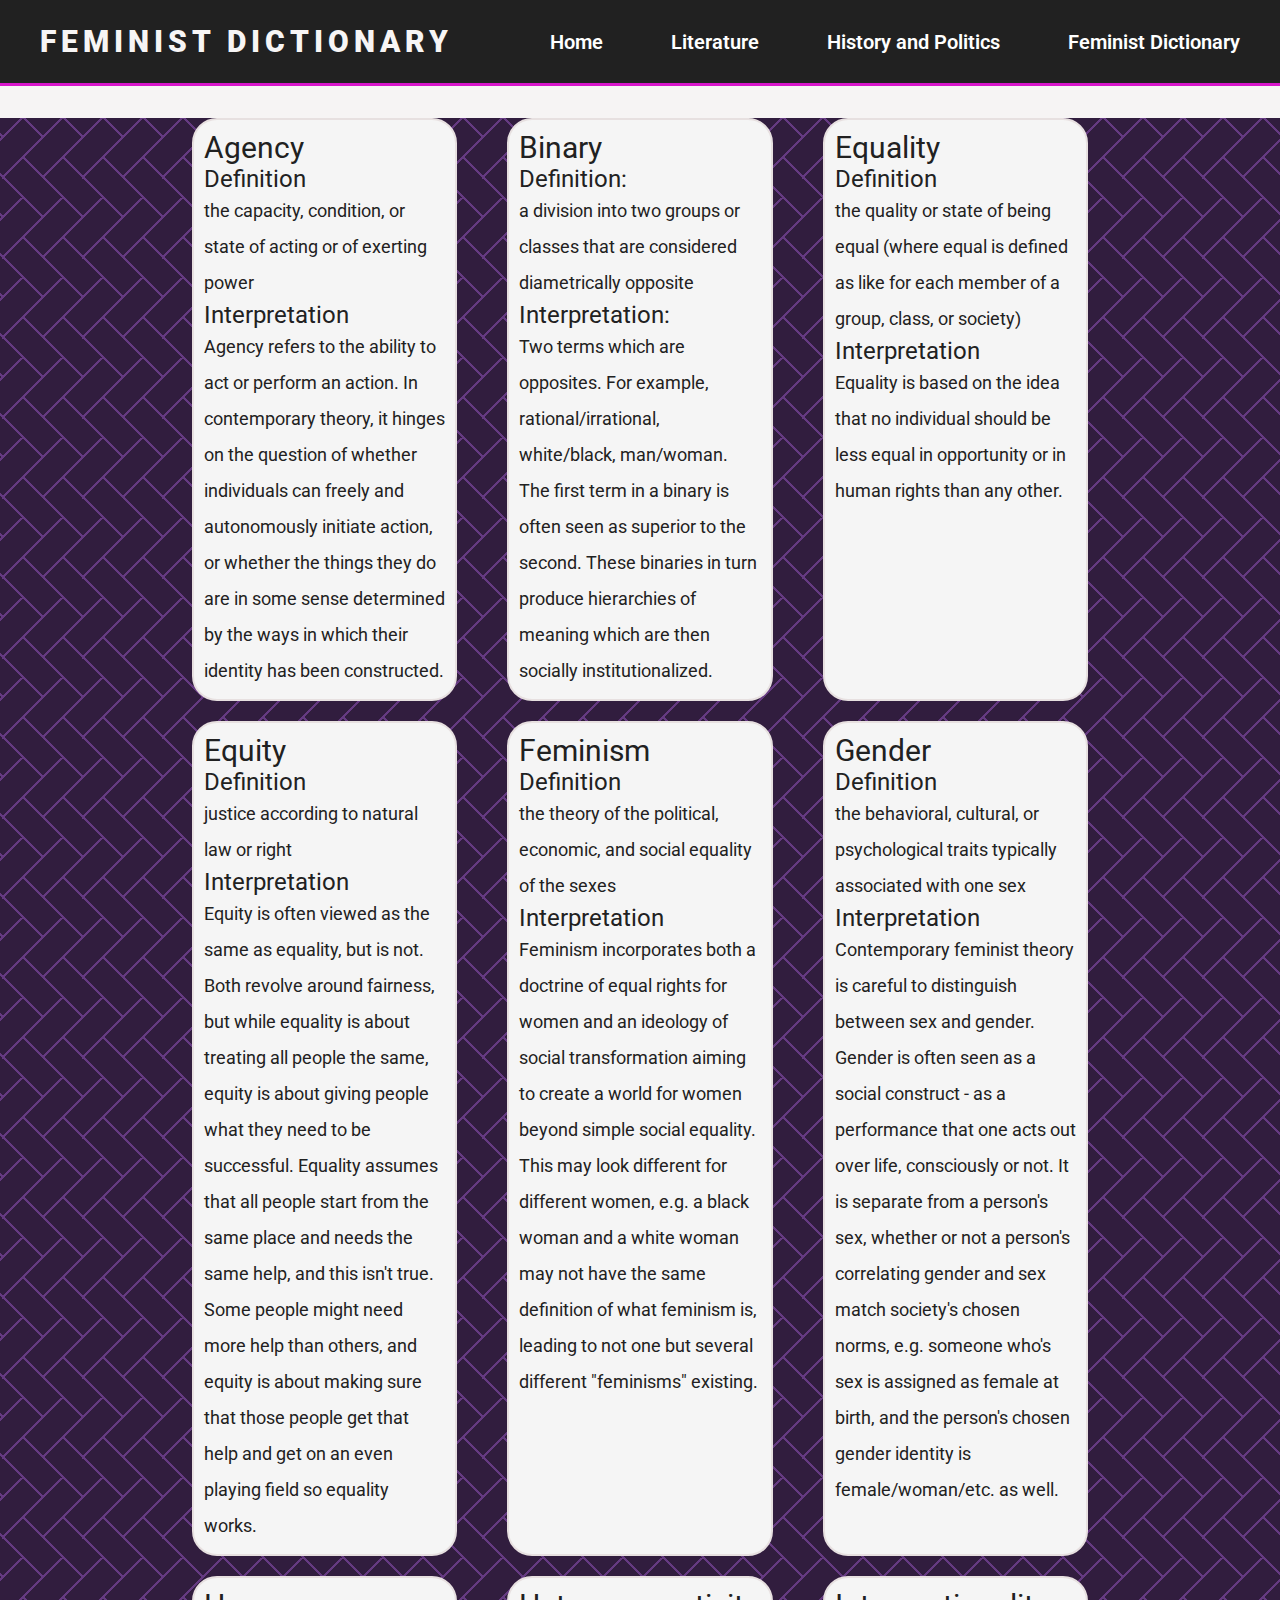
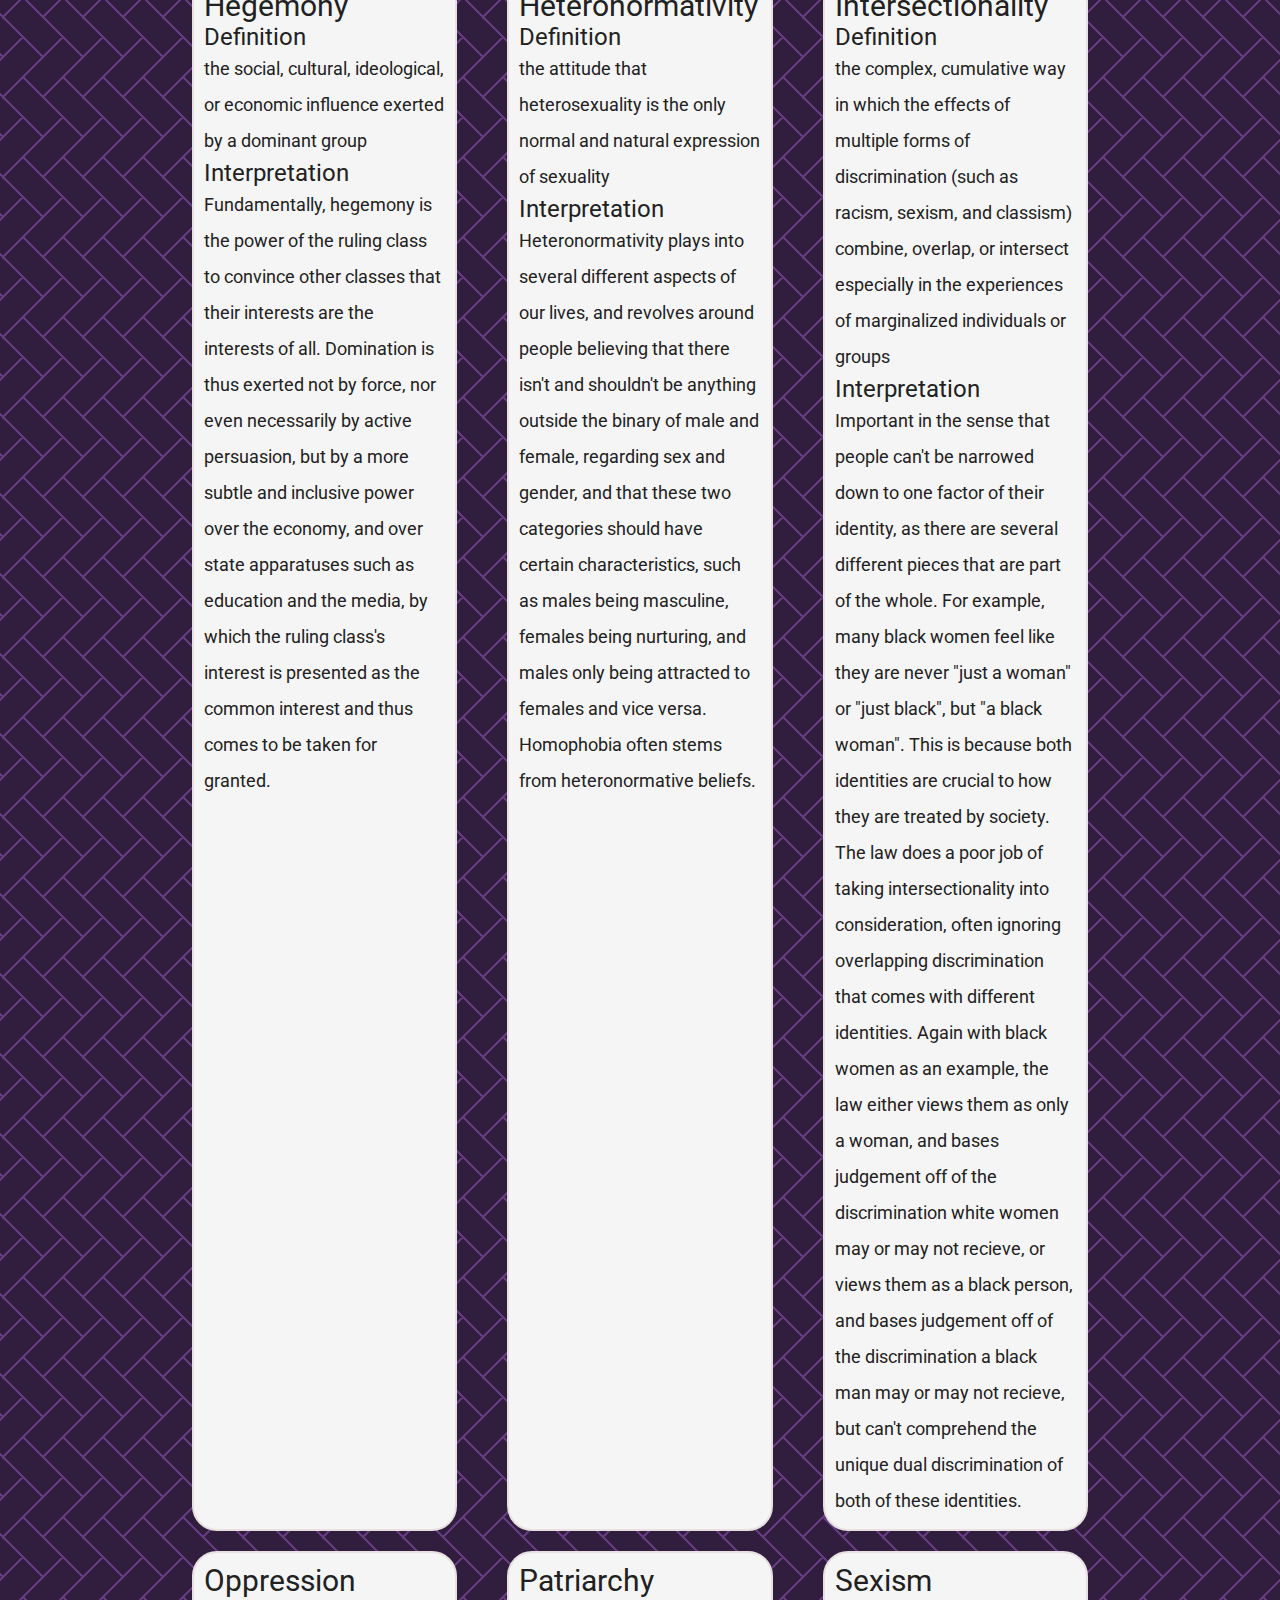
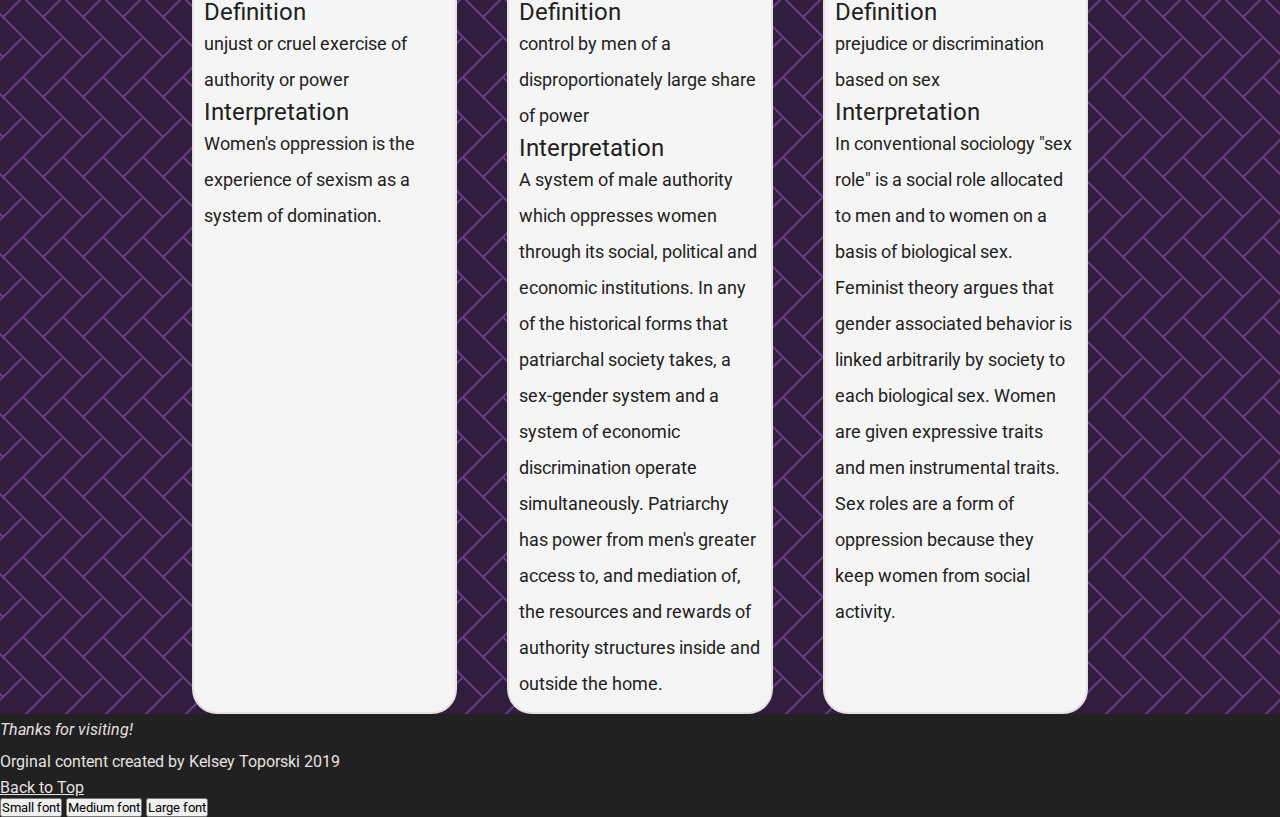
==== commit 1956e3a1: "Add files via upload" ====
--- a/femdict.html
+++ b/femdict.html
@@ -56,7 +56,7 @@
         <!-- interpretation of equity from https://everydayfeminism.com/2014/09/equality-is-not-enough/ -->
       <div>
         <dl>
-          <dt id="definition">Agency</dt>
+          <dt class="definition">Agency</dt>
           <dd>Definition
             <p>
               the capacity, condition, or state of acting or of exerting power
@@ -65,10 +65,12 @@
             <p>
               Agency refers to the ability to act or perform an action. In contemporary theory, it hinges on the question of whether individuals can freely and autonomously initiate action, or whether the things they do are in some sense determined by the ways in which their identity has been constructed.
             </p>
+        </dl>
       </div>
       
       <div>
-          <dt id="definition">Binary</dt>
+        <dl>
+          <dt class="definition">Binary</dt>
           <dd>Definition:
             <p>
               a division into two groups or classes that are considered diametrically opposite
@@ -77,9 +79,12 @@
             <p>
               Two terms which are opposites. For example, rational/irrational, white/black, man/woman. The first term in a binary is often seen as superior to the second. These binaries in turn produce hierarchies of meaning which are then socially institutionalized.
             </p></dd>
-      </div>
-      <div>
-          <dt id="definition">Equality</dt>
+        </dl>
+      </div>
+
+      <div>
+        <dl>
+          <dt class="definition">Equality</dt>
           <dd>Definition
             <p>
               the quality or state of being equal (where equal is defined as like for each member of a group, class, or society)
@@ -88,10 +93,12 @@
             <p>
               Equality is based on the idea that no individual should be less equal in opportunity or in human rights than any other.
             </p></dd>
-      </div>
-
-      <div>
-          <dt id="definition">Equity</dt>
+        </dl>
+      </div>
+
+      <div>
+        <dl>
+          <dt class="definition">Equity</dt>
           <dd>Definition
             <p>
               justice according to natural law or right
@@ -100,10 +107,12 @@
             <p>
               Equity is often viewed as the same as equality, but is not. Both revolve around fairness, but while equality is about treating all people the same, equity is about giving people what they need to be successful. Equality assumes that all people start from the same place and needs the same help, and this isn't true. Some people might need more help than others, and equity is about making sure that those people get that help and get on an even playing field so equality works.
             </p></dd>
+        </dl>
       </div>   
 
       <div>
-          <dt id="definition">Feminism</dt>
+        <dl>
+          <dt class="definition">Feminism</dt>
           <dd>Definition
             <p>
               the theory of the political, economic, and social equality of the sexes
@@ -112,10 +121,12 @@
             <p>
               Feminism incorporates both a doctrine of equal rights for women and an ideology of social transformation aiming to create a world for women beyond simple social equality. This may look different for different women, e.g. a black woman and a white woman may not have the same definition of what feminism is, leading to not one but several different "feminisms" existing.
             </p></dd>
+        </dl>
       </div>   
 
       <div>
-          <dt id="definition">Gender</dt>
+        <dl>
+          <dt class="definition">Gender</dt>
           <dd>Definition
             <p>
               the behavioral, cultural, or psychological traits typically associated with one sex
@@ -124,10 +135,12 @@
             <p>
               Contemporary feminist theory is careful to distinguish between sex and gender. Gender is often seen as a social construct - as a performance that one acts out over life, consciously or not. It is separate from a person's sex, whether or not a person's correlating gender and sex match society's chosen norms, e.g. someone who's sex is assigned as female at birth, and the person's chosen gender identity is female/woman/etc. as well.
             </p></dd>
+        </dl>
       </div>
             
       <div>
-          <dt id="definition">Hegemony</dt>
+        <dl>
+          <dt class="definition">Hegemony</dt>
           <dd>Definition
             <p>
               the social, cultural, ideological, or economic influence exerted by a dominant group
@@ -136,10 +149,12 @@
             <p>
               Fundamentally, hegemony is the power of the ruling class to convince other classes that their interests are the interests of all.  Domination is thus exerted not by force, nor even necessarily by active persuasion, but by a more subtle and inclusive power over the economy, and over state apparatuses such as education and the media, by which the ruling class's interest is presented as the common interest and thus comes to be taken for granted.
             </p></dd>
+        </dl>
       </div> 
 
       <div>
-          <dt id="definition">Heteronormativity</dt>
+        <dl>
+          <dt class="definition">Heteronormativity</dt>
           <dd>Definition
             <p>
               the attitude that heterosexuality is the only normal and natural expression of sexuality
@@ -148,10 +163,12 @@
             <p>
               Heteronormativity plays into several different aspects of our lives, and revolves around people believing that there isn't and shouldn't be anything outside the binary of male and female, regarding sex and gender, and that these two categories should have certain characteristics, such as males being masculine, females being nurturing, and males only being attracted to females and vice versa. Homophobia often stems from heteronormative beliefs.
             </p></dd>
+        </dl>
       </div>
             
       <div>
-          <dt id="definition">Intersectionality</dt>
+        <dl>
+          <dt class="definition">Intersectionality</dt>
           <dd>Definition
             <p>
               the complex, cumulative way in which the effects of multiple forms of discrimination (such as racism, sexism, and classism) combine, overlap, or intersect especially in the experiences of marginalized individuals or groups
@@ -163,10 +180,12 @@
             <p>
               The law does a poor job of taking intersectionality into consideration, often ignoring overlapping discrimination that comes with different identities. Again with black women as an example, the law either views them as only a woman, and bases judgement off of the discrimination white women may or may not recieve, or views them as a black person, and bases judgement off of the discrimination a black man may or may not recieve, but can't comprehend the unique dual discrimination of both of these identities.
             </p></dd>
-      </div>
-            
-      <div> 
-          <dt id="definition">Oppression</dt>
+        </dl>
+      </div>
+
+      <div>
+        <dl>
+          <dt class="definition">Oppression</dt>
           <dd>Definition
             <p>
               unjust or cruel exercise of authority or power
@@ -175,10 +194,12 @@
             <p>
               Women's oppression is the experience of sexism as a system of domination.
             </p></dd>
-      </div>    
-      
-      <div>
-          <dt id="definition">Patriarchy</dt>
+        </dl>
+      </div>
+
+      <div>
+        <dl>
+          <dt class="definition">Patriarchy</dt>
           <dd>Definition
             <p>
               control by men of a disproportionately large share of power
@@ -187,10 +208,12 @@
             <p>
               A system of male authority which oppresses women through its social, political and economic institutions. In any of the historical forms that patriarchal society takes, a sex-gender system and a system of economic discrimination operate simultaneously. Patriarchy has power from men's greater access to, and mediation of, the resources and rewards of authority structures inside and outside the home.
             </p></dd>
+        </dl>
       </div>  
       
       <div>
-          <dt id="definition">Sexism</dt>
+        <dl>
+          <dt class="definition">Sexism</dt>
           <dd>Definition
             <p>
               prejudice or discrimination based on sex
--- a/css/style.css
+++ b/css/style.css
@@ -25,7 +25,7 @@
   color: var(--light);
 }
 nav {
-  position: relative; /*           */
+  position: relative; /* originally relative */
   z-index: 99;
   display: flex;
   justify-content: space-between;
@@ -123,26 +123,7 @@
   color: var(--primary);
   background-color: var(--light);
 }
-@media(min-width: 768px){      /* mobile view      */
- .mobile-menu, .hamburger{
-    display:none;
- }
- .menu{
-    display: flex;
- }
-}
-
-@media(min-width: 800px){   /* tablet view      */
-  .mobile-menu, .hamburger{
-     display:none;
-  }
-  .menu{
-     display: flex;
-  }
- }
-
-
- li i{
+li i{
   display: grid;
   grid-template-columns: auto auto  ;
   justify-content: center;
@@ -172,12 +153,20 @@
   transition: left 1s ease-out;
   z-index: 1;
   position: absolute ;
-  top: -200px;
-  left: -400px;
+  left: -1000px;
 }
 a.skip:focus{
-  top: 20px;
-  left: 0px;
+  
+  position: fixed;
+  left: 50%;
+  transform: translateX(-50%);
+  bottom: 20px;
+  background-color: var(--primary);
+  color: white;
+  padding: 10px 20px;
+  border-radius: 5px;
+  z-index: 999;
+
 }
 a.skip {
       -webkit-transition: initial;
@@ -265,7 +254,7 @@
   font-weight: bolder;
   font-size: x-large ;
 }
-#definition{
+.definition{
   font-size: 30px;
 }
 
@@ -374,4 +363,83 @@
     --gradX: 50%;
     --gradY: 0%;
   }
+}
+/* @media(min-width: 768px){     
+  .mobile-menu, .hamburger{
+     display:none;
+  }
+  .menu{
+     display: flex;
+  }
+ }
+ 
+ @media(min-width: 800px){   
+   .mobile-menu, .hamburger{
+      display:none;
+   }
+   .menu{
+      display: flex;
+   }
+  } */
+  
+/* Mobile devices */
+@media (max-width: 767px) {
+  .menu {
+    display: none;
+  }
+  .hamburger {
+    display: block;
+  }
+  .grid {
+    display: inline-grid;
+    width: 100%;
+    margin-top: 2rem;
+    margin-left: 0;
+    border-radius: 0;
+    justify-content: center;
+    grid-template-columns: 1fr;
+    column-gap: 0;
+  }
+}
+
+/* Tablet devices */
+@media (min-width: 768px) and (max-width: 991px) {
+  .menu {
+    display: flex;
+  }
+  .hamburger {
+    display: none;
+  }
+  .grid {
+    display: grid;
+    width: 90%;
+    margin-top: 2rem;
+    margin-left: auto;
+    margin-right: auto;
+    border-radius: 25px;
+    justify-content: center;
+    grid-template-columns: 1fr 1fr;
+    column-gap: 50px;
+  }
+}
+
+/* Desktop devices */
+@media (min-width: 992px) {
+  .menu {
+    display: flex;
+  }
+  .hamburger {
+    display: none;
+  }
+  .grid {
+    display: grid;
+    width: 70%;
+    margin-top: 2rem;
+    margin-left: auto;
+    margin-right: auto;
+    border-radius: 25px;
+    justify-content: center;
+    grid-template-columns: 1fr 1fr 1fr;
+    column-gap: 50px;
+  }
 }